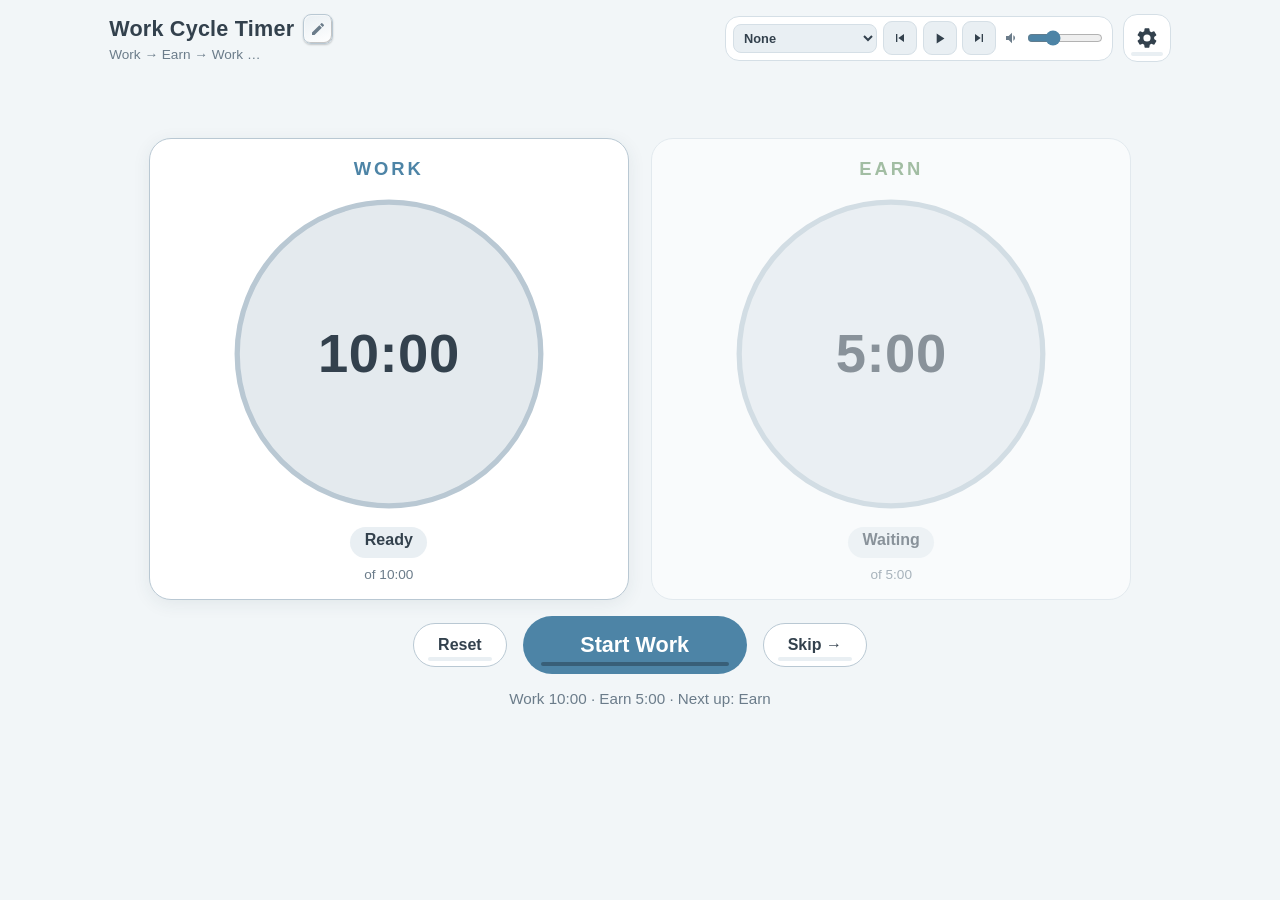
==== timer.html @ de0228f6 "Restructure site: chooser home, Tools/Resources hubs, six hosted staff training pages, compacted" ====
<!DOCTYPE html>
<html lang="en">
<head>
  <meta charset="UTF-8">
  <meta name="viewport" content="width=device-width, initial-scale=1.0">
  <title>Work Cycle Timer</title>
  <link rel="stylesheet" href="styles.css">
</head>
<body data-theme="calm" data-current="work">

  <!-- Background sensory media layer -->
  <div class="bg-layer" aria-hidden="true">
    <video id="bgVideo" class="bg-video" muted loop playsinline preload="auto"></video>
    <canvas id="animCanvas" class="anim-canvas"></canvas>
  </div>
  <div id="flashOverlay" class="flash-overlay" aria-hidden="true"></div>

  <div class="app">

    <header class="app-header">
      <div class="brand">
        <div class="title-row">
          <h1 id="appTitle">Work Cycle Timer</h1>
          <input id="titleInput" class="title-input" type="text" maxlength="60"
                 size="18" value="Work Cycle Timer" aria-label="Timer title" hidden>
          <button id="editTitleBtn" class="edit-title-btn" type="button"
                  title="Edit the timer title" aria-label="Edit the timer title">
            <svg viewBox="0 0 24 24" width="16" height="16" fill="currentColor" aria-hidden="true">
              <path d="M3 17.25V21h3.75L17.81 9.94l-3.75-3.75L3 17.25zM20.71 7.04a1 1 0 0 0 0-1.41l-2.34-2.34a1 1 0 0 0-1.41 0l-1.83 1.83 3.75 3.75 1.83-1.83z"/>
            </svg>
          </button>
        </div>
        <p class="tagline">Work &rarr; Earn &rarr; Work &hellip;</p>
      </div>
      <div class="header-tools">
        <div class="media-controls" role="group" aria-label="Music controls">
          <select id="trackSelect" class="track-select" aria-label="Choose a track" title="Pick a track">
            <option value="">None</option>
          </select>
          <button id="prevTrackBtn" class="tool-btn" type="button"
                  title="Hold for 1 second for the previous track" aria-label="Previous track">
            <svg viewBox="0 0 24 24" width="16" height="16" fill="currentColor" aria-hidden="true">
              <path d="M6 6h2v12H6zm3.5 6L18 18V6z"/>
            </svg>
            <span class="hold-track" aria-hidden="true"><span class="hold-fill"></span></span>
          </button>
          <button id="playPauseBtn" class="tool-btn" type="button"
                  title="Hold for 1 second to play" aria-label="Play music">
            <svg id="playIcon" viewBox="0 0 24 24" width="17" height="17" fill="currentColor" aria-hidden="true">
              <path d="M8 5v14l11-7z"/>
            </svg>
            <svg id="pauseIcon" viewBox="0 0 24 24" width="17" height="17" fill="currentColor" aria-hidden="true" style="display:none">
              <path d="M6 19h4V5H6v14zm8-14v14h4V5h-4z"/>
            </svg>
            <span class="hold-track" aria-hidden="true"><span class="hold-fill"></span></span>
          </button>
          <button id="nextTrackBtn" class="tool-btn" type="button"
                  title="Hold for 1 second for the next track" aria-label="Next track">
            <svg viewBox="0 0 24 24" width="16" height="16" fill="currentColor" aria-hidden="true">
              <path d="M6 18l8.5-6L6 6v12zM16 6v12h2V6h-2z"/>
            </svg>
            <span class="hold-track" aria-hidden="true"><span class="hold-fill"></span></span>
          </button>
          <label class="media-vol" title="Music volume">
            <svg viewBox="0 0 24 24" width="16" height="16" fill="currentColor" aria-hidden="true">
              <path d="M3 9v6h4l5 5V4L7 9H3zm13.5 3c0-1.77-1.02-3.29-2.5-4.03v8.05c1.48-.73 2.5-2.25 2.5-4.02z"/>
            </svg>
            <input type="range" id="mediaVol" min="0" max="100" step="5" aria-label="Music volume">
          </label>
        </div>
        <button id="gearBtn" class="gear-btn" title="Hold for 3 seconds to open settings"
                aria-label="Hold for 3 seconds to open settings">
          <svg viewBox="0 0 24 24" width="24" height="24" fill="currentColor" aria-hidden="true">
            <path d="M19.14 12.94a7.07 7.07 0 0 0 .06-.94 7.07 7.07 0 0 0-.06-.94l2.03-1.58a.5.5 0 0 0 .12-.64l-1.92-3.32a.5.5 0 0 0-.61-.22l-2.39.96a7.2 7.2 0 0 0-1.62-.94l-.36-2.54a.5.5 0 0 0-.5-.42h-3.84a.5.5 0 0 0-.5.42l-.36 2.54c-.58.24-1.12.55-1.62.94l-2.39-.96a.5.5 0 0 0-.61.22L2.65 8.84a.5.5 0 0 0 .12.64l2.03 1.58a7.07 7.07 0 0 0 0 1.88l-2.03 1.58a.5.5 0 0 0-.12.64l1.92 3.32c.13.22.39.31.61.22l2.39-.96c.5.39 1.04.7 1.62.94l.36 2.54c.04.24.25.42.5.42h3.84c.25 0 .46-.18.5-.42l.36-2.54a7.2 7.2 0 0 0 1.62-.94l2.39.96c.22.09.48 0 .61-.22l1.92-3.32a.5.5 0 0 0-.12-.64l-2.03-1.58zM12 15.6A3.6 3.6 0 1 1 12 8.4a3.6 3.6 0 0 1 0 7.2z"/>
          </svg>
          <span class="hold-track" aria-hidden="true"><span class="hold-fill"></span></span>
        </button>
      </div>
    </header>

    <div id="banner" class="banner" role="status" aria-live="polite"></div>

    <section class="timers" aria-label="Cycle timers">

      <div class="timer-card is-active" data-mode="work">
        <div class="timer-name">Work</div>
        <div class="cycle-badge" id="cycleBadge" hidden>
          <span class="cycle-pips" id="cyclePips" aria-hidden="true"></span>
          <span id="cycleText">Cycle 1 of 3</span>
        </div>
        <div class="dial-wrap">
          <svg class="dial-svg" viewBox="0 0 100 100" aria-hidden="true">
            <circle class="dial-track" cx="50" cy="50" r="46"></circle>
            <path class="dial-wedge" d=""></path>
            <circle class="dial-rim" cx="50" cy="50" r="46"></circle>
          </svg>
          <div class="dial-center">
            <div class="time-display">10:00</div>
          </div>
        </div>
        <div class="timer-status">Ready</div>
        <div class="timer-total">of 10:00</div>
      </div>

      <div class="timer-card" data-mode="earn">
        <div class="timer-name">Earn</div>
        <div class="dial-wrap">
          <svg class="dial-svg" viewBox="0 0 100 100" aria-hidden="true">
            <circle class="dial-track" cx="50" cy="50" r="46"></circle>
            <path class="dial-wedge" d=""></path>
            <circle class="dial-rim" cx="50" cy="50" r="46"></circle>
          </svg>
          <div class="dial-center">
            <div class="time-display">5:00</div>
          </div>
        </div>
        <div class="timer-status">Waiting</div>
        <div class="timer-total">of 5:00</div>
      </div>

    </section>

    <div class="controls">
      <button id="resetBtn" class="ghost-btn" type="button" title="Hold for 1 second">Reset
        <span class="hold-track" aria-hidden="true"><span class="hold-fill"></span></span></button>
      <button id="mainBtn" class="main-btn" type="button" title="Hold for 1 second"><span id="mainLabel">Start Work</span>
        <span class="hold-track" aria-hidden="true"><span class="hold-fill"></span></span></button>
      <button id="skipBtn" class="ghost-btn" type="button" title="Hold for 1 second">Skip &rarr;
        <span class="hold-track" aria-hidden="true"><span class="hold-fill"></span></span></button>
    </div>

    <p id="cycleLine" class="cycle-line">Work 10:00 &middot; Earn 5:00 &middot; Next up: Earn</p>

  </div>

  <!-- Settings (hold the gear for 3 seconds to open) -->
  <div id="settingsModal" class="modal-backdrop" hidden>
    <div class="settings-panel" role="dialog" aria-modal="true" aria-labelledby="settingsTitle">
      <nav class="settings-side" role="tablist" aria-label="Settings groups">
        <button class="side-btn active" type="button" role="tab" aria-selected="true" data-tab="timers">Timers</button>
        <button class="side-btn" type="button" role="tab" aria-selected="false" data-tab="alerts">Alerts</button>
        <button class="side-btn" type="button" role="tab" aria-selected="false" data-tab="display">Display</button>
        <button class="side-btn" type="button" role="tab" aria-selected="false" data-tab="media">Media</button>
        <button class="side-btn" type="button" role="tab" aria-selected="false" data-tab="ideas">Ideas</button>
      </nav>

      <div class="settings-main">
      <div class="settings-head">
        <div class="head-row">
          <h2 id="settingsTitle">Settings</h2>
          <button id="closeSettings" class="icon-btn" type="button" aria-label="Close settings">&#10005;</button>
        </div>
      </div>

      <div class="settings-body">

        <div class="tab-panel active" data-tab="timers" role="tabpanel">
        <section>
          <h3>Cycle lengths</h3>
          <div class="row">
            <label for="workMin">Work length</label>
            <span class="time-inputs">
              <input type="number" id="workMin" min="0" max="180" step="1"> min
              <input type="number" id="workSec" min="0" max="59" step="1"> sec
            </span>
          </div>
          <div class="row">
            <label for="earnMin">Earn length</label>
            <span class="time-inputs">
              <input type="number" id="earnMin" min="0" max="180" step="1"> min
              <input type="number" id="earnSec" min="0" max="59" step="1"> sec
            </span>
          </div>
          <p class="hint">Default is 10 minutes work / 5 minutes earn. Changes apply right away when the timer is not running.</p>
        </section>

        <section>
          <h3>Work cycles per earn</h3>
          <div class="row">
            <label for="cyclesVal">Work cycles before Earn</label>
            <span class="stepper" role="group" aria-label="Work cycles before Earn">
              <button type="button" class="step-btn" id="cyclesDown"
                      aria-label="One fewer work cycle">&minus;</button>
              <output id="cyclesVal" class="step-val" aria-live="polite">1</output>
              <button type="button" class="step-btn" id="cyclesUp"
                      aria-label="One more work cycle">+</button>
              <span id="cyclesNote" class="step-note">work, earn, work, earn&hellip;</span>
            </span>
          </div>
          <p class="hint">How many work cycles must finish before the Earn cycle starts. The count
            restarts after each Earn, when you change this setting, and when you press Reset;
            Skip advances to the next cycle in the sequence.</p>
        </section>

        <section>
          <h3>When time is up</h3>
          <div class="row">
            <label for="endBehavior">Then</label>
            <select id="endBehavior">
              <option value="pause">Pause &mdash; wait for Start (default)</option>
              <option value="auto">Switch to the other timer automatically</option>
              <option value="auto10">Switch automatically after 10 seconds</option>
            </select>
          </div>
        </section>

        <section>
          <h3>Transition warnings</h3>
          <div class="row">
            <label class="check-label" for="warningsOn">
              <input type="checkbox" id="warningsOn"> Show gentle warnings before time is up
            </label>
          </div>
          <div class="row checks">
            <label class="check-label" for="warn120"><input type="checkbox" id="warn120"> 2 minutes left</label>
            <label class="check-label" for="warn60"><input type="checkbox" id="warn60"> 1 minute left</label>
            <label class="check-label" for="warn30"><input type="checkbox" id="warn30"> 30 seconds left</label>
          </div>
          <p class="hint">Warnings show a soft banner and, if sound is on, a quiet chime.</p>
        </section>
        </div>

        <div class="tab-panel" data-tab="alerts" role="tabpanel" hidden>
        <section>
          <h3>Sound</h3>
          <div class="row">
            <label class="check-label" for="soundOn"><input type="checkbox" id="soundOn"> Sound alerts</label>
          </div>
          <div class="row">
            <label for="soundType">Sound</label>
            <select id="soundType">
              <option value="chime">Soft chime</option>
              <option value="bell">Gentle bell</option>
              <option value="ping">Single ping</option>
            </select>
          </div>
          <div class="row">
            <label for="soundVol">Volume</label>
            <span class="range-wrap">
              <input type="range" id="soundVol" min="0" max="100" step="5">
              <span id="soundVolVal" class="range-val">50%</span>
              <button id="testSound" class="mini-btn" type="button">Test</button>
            </span>
          </div>
          <p class="hint">Sounds are gentle and optional &mdash; the timer works fully in silence.</p>
        </section>

        <section>
          <h3>Screen flash</h3>
          <div class="row">
            <label class="check-label" for="flashOn"><input type="checkbox" id="flashOn"> Soft screen pulse when time is up</label>
          </div>
          <p class="hint">A slow, gentle pulse &mdash; not a hard blink. Turn off for light sensitivity.</p>
        </section>
        </div>

        <div class="tab-panel" data-tab="display" role="tabpanel" hidden>
        <section>
          <h3>Display</h3>
          <div class="row">
            <label class="check-label" for="largeText"><input type="checkbox" id="largeText"> Large text / big display</label>
          </div>
          <div class="row">
            <span class="field-label" id="themeLbl">Color theme</span>
            <p class="hint">Click a palette — it applies right away and is saved
              with your settings. The little squares show the page background,
              card, text and the two dial colors.</p>
          </div>
          <div id="themeList" class="theme-list" role="group" aria-labelledby="themeLbl"></div>
          <div class="row">
            <label for="layout">Timer layout</label>
            <select id="layout">
              <option value="side">Side by side (default)</option>
              <option value="single">One timer at a time</option>
            </select>
          </div>
        </section>
        </div>

        <div class="tab-panel" data-tab="media" role="tabpanel" hidden>
        <section>
          <h3>Sensory animation (built in)</h3>
          <div class="row">
            <label for="animSelect">Animation</label>
            <select id="animSelect">
              <option value="none">None</option>
              <option value="bubbles">Floating bubbles</option>
              <option value="glow">Drifting soft glow</option>
              <option value="waves">Slow waves</option>
              <option value="rain">Gentle rain</option>
            </select>
          </div>
          <div class="row">
            <label for="animReact">Animation reactivity</label>
            <select id="animReact">
              <option value="off">Off &mdash; plain drifting</option>
              <option value="gentle">Gentle (default)</option>
              <option value="noticeable">Noticeable &mdash; livelier</option>
            </select>
          </div>
          <div class="row">
            <label for="animOpacity">Animation opacity</label>
            <span class="range-wrap">
              <input type="range" id="animOpacity" min="0" max="100" step="5">
              <span id="animOpacityVal" class="range-val">50%</span>
            </span>
          </div>
          <p class="hint">Calming animations built into the app &mdash; no video files needed. They run
            softly behind the timers and work together with background music. Reactivity adds gentle
            physics: bubbles bump into each other and sometimes pop, waves swell, sharpen and crash
            into drifting foam &mdash; <b>Off</b> keeps them drifting plainly.</p>
        </section>

        <section>
          <h3>Background media</h3>
          <div class="row">
            <label for="videoSelect">Sensory video</label>
            <select id="videoSelect"><option value="">None</option></select>
          </div>
          <div class="row">
            <label for="videoOpacity">Video opacity</label>
            <span class="range-wrap">
              <input type="range" id="videoOpacity" min="0" max="60" step="5">
              <span id="videoOpacityVal" class="range-val">25%</span>
            </span>
          </div>
          <div class="row">
            <label for="videoFile">Add video (this session)</label>
            <input type="file" id="videoFile" accept="video/*" multiple>
          </div>
          <div class="row">
            <label for="musicSelect">Background music</label>
            <select id="musicSelect"><option value="">None</option></select>
          </div>
          <div class="row">
            <label for="musicVol">Music volume</label>
            <span class="range-wrap">
              <input type="range" id="musicVol" min="0" max="100" step="5">
              <span id="musicVolVal" class="range-val">30%</span>
            </span>
          </div>
          <p class="hint">Videos last until the page is closed. Music you add is remembered — see the
            playlist below. To ship tracks with the app, drop files into the <b>media</b> folder and
            list them in <b>media/playlist.js</b> (see README).</p>
        </section>

        <section>
          <h3>Music playlist</h3>
          <div class="row">
            <label for="musicFile">Add music files</label>
            <input type="file" id="musicFile" accept="audio/*" multiple>
          </div>
          <div class="row pl-actions">
            <button id="plShuffle" class="ghost-btn" type="button">Shuffle</button>
            <button id="plRepeat" class="ghost-btn" type="button">Repeat: Off</button>
            <button id="plRestore" class="ghost-btn" type="button">Restore removed</button>
          </div>
          <div id="playlist" class="pl-list" role="list" aria-label="Music playlist"></div>
          <p class="hint">Every track — built-in and added — plays in this order. Drag the dotted
            handle to reorder (or focus it and press &uarr; / &darr;), click a name to jump to it,
            and use <b>&times;</b> to remove a track. Removed built-ins come back with
            <b>Restore removed</b>. Order, repeat mode and added files are saved with the rest of
            your settings.</p>
        </section>
        </div>

        <div class="tab-panel" data-tab="ideas" role="tabpanel" hidden>
        <section>
          <h3>The Ideas Engine</h3>
          <div class="row">
            <label for="suggestBtn">Idea box</label>
            <button id="suggestBtn" class="save-btn" type="button">Open The Ideas Engine</button>
          </div>
          <p id="suggestHint" class="hint"></p>
        </section>
        </div>

      </div>
      <div class="settings-foot">
        <button id="doneSettings" class="save-btn" type="button">Done</button>
        <button id="resetSettings" class="ghost-btn" type="button">Reset all settings to defaults</button>
        <button id="suggestTab" class="ghost-btn foot-link" type="button">Suggest a feature</button>
      </div>
      </div>
    </div>
  </div>

  <!-- Easter egg: hidden Windows logo — click the title 5 times to reveal -->
  <button id="winLogo" class="win-logo" type="button" aria-label="Windows logo">
    <svg viewBox="0 0 100 100" aria-hidden="true">
      <path fill="#f25022" d="M7 21 Q27 13 47 17 L47 48 Q27 45 7 53 Z"/>
      <path fill="#7fba00" d="M53 17 Q74 13 93 8 L93 40 Q74 44 53 48 Z"/>
      <path fill="#00a4ef" d="M7 57 Q27 54 47 57 L47 88 Q27 86 7 93 Z"/>
      <path fill="#ffb900" d="M53 57 Q74 61 93 64 L93 96 Q74 92 53 88 Z"/>
    </svg>
  </button>

  <!-- Easter egg scene: cute Windows XP "Bliss" hills -->
  <div id="xpScene" class="xp-scene" hidden>
    <div class="xp-sky"></div>
    <div class="xp-cloud xp-cloud-1"></div>
    <div class="xp-cloud xp-cloud-2"></div>
    <div class="xp-cloud xp-cloud-3"></div>
    <div class="xp-hill xp-hill-back"></div>
    <div class="xp-hill xp-hill-front"></div>
    <p class="xp-hint">Click anywhere to go back</p>
  </div>

  <audio id="bgMusic" preload="none"></audio>

  <script src="media/playlist.js"></script>
  <script src="app.js"></script>
</body>
</html>
---- styles.css ----
/* ============================================================
   Work Cycle Timer — styles
   Themes are CSS variable sets on body[data-theme]
   ============================================================ */

* { box-sizing: border-box; }

html {
  font-size: 16px;
}
html.large-text {
  font-size: 19px;
}

html, body {
  height: 100%;
  margin: 0;
}

body {
  font-family: -apple-system, "Segoe UI", Roboto, Helvetica, Arial, sans-serif;
  background: var(--bg);
  color: var(--text);
  display: flex;
  flex-direction: column;
  min-height: 100vh;
  overflow-x: hidden;
  transition: background-color .35s ease, color .35s ease;
}

/* ---------- Themes ---------- */

body[data-theme="calm"] {
  --bg: #f2f6f8;
  --surface: #ffffff;
  --surface-2: #e9eff3;
  --text: #33414d;
  --text-dim: #6b7c8a;
  --border: #d5dfe6;
  --border-strong: #b9c8d3;
  --work: #4d84a6;
  --earn: #628f5d;
  --on-accent: #ffffff;
  --accent: #4d84a6;
  --warn-bg: #fdf3dd;
  --warn-text: #7a5c1e;
  --warn-border: #eeddb3;
  --track: #e4eaee;
  --shadow: 0 4px 18px rgba(40, 60, 80, .08);
}

body[data-theme="low"] {
  --bg: #eef1f3;
  --surface: #f6f8f9;
  --surface-2: #eaedef;
  --text: #5b6570;
  --text-dim: #838d97;
  --border: #e2e6e9;
  --border-strong: #d3d9dd;
  --work: #94b4c3;
  --earn: #a9c5a5;
  --on-accent: #ffffff;
  --accent: #94b4c3;
  --warn-bg: #f4efe3;
  --warn-text: #8a8172;
  --warn-border: #e8e0cf;
  --track: #e7eaed;
  --shadow: 0 3px 12px rgba(40, 60, 80, .05);
}

body[data-theme="high"] {
  --bg: #000000;
  --surface: #0b0d10;
  --surface-2: #16191e;
  --text: #ffffff;
  --text-dim: #d0d6dc;
  --border: #ffffff;
  --border-strong: #ffffff;
  --work: #56e0ff;
  --earn: #b7ff5e;
  --on-accent: #000000;
  --accent: #56e0ff;
  --warn-bg: #2a2105;
  --warn-text: #ffe066;
  --warn-border: #ffe066;
  --track: #26292e;
  --shadow: 0 0 0 2px #ffffff;
}

body[data-theme="dark"] {
  --bg: #151a20;
  --surface: #1e242b;
  --surface-2: #252c34;
  --text: #e7edf2;
  --text-dim: #9aa7b3;
  --border: #323b45;
  --border-strong: #46525e;
  --work: #6fa9c7;
  --earn: #8fbf88;
  --on-accent: #0d1117;
  --accent: #6fa9c7;
  --warn-bg: #3a3320;
  --warn-text: #f0dca6;
  --warn-border: #5c5030;
  --track: #2a323b;
  --shadow: 0 4px 18px rgba(0, 0, 0, .35);
}

body[data-theme="lavender"] {
  --bg: #f5f3fb;
  --surface: #ffffff;
  --surface-2: #ece8f7;
  --text: #3d3a52;
  --text-dim: #75708f;
  --border: #ddd7ef;
  --border-strong: #c5bce6;
  --work: #7a6fc0;
  --earn: #6a9a76;
  --on-accent: #ffffff;
  --accent: #7a6fc0;
  --warn-bg: #fdf3dd;
  --warn-text: #7a5c1e;
  --warn-border: #eeddb3;
  --track: #e8e3f4;
  --shadow: 0 4px 18px rgba(70, 55, 110, .08);
}

body[data-theme="mint"] {
  --bg: #eef8f3;
  --surface: #ffffff;
  --surface-2: #e0f0e8;
  --text: #2f4640;
  --text-dim: #648076;
  --border: #cfe6dc;
  --border-strong: #aed2c3;
  --work: #35837e;
  --earn: #6f9a58;
  --on-accent: #ffffff;
  --accent: #35837e;
  --warn-bg: #fdf3dd;
  --warn-text: #7a5c1e;
  --warn-border: #eeddb3;
  --track: #dcefe6;
  --shadow: 0 4px 18px rgba(40, 80, 65, .08);
}

body[data-theme="peach"] {
  --bg: #fdf6ef;
  --surface: #fffdfb;
  --surface-2: #f9ece0;
  --text: #4d3f34;
  --text-dim: #8a7566;
  --border: #f0e0d0;
  --border-strong: #e0c9b4;
  --work: #c26a3c;
  --earn: #7a9a5a;
  --on-accent: #ffffff;
  --accent: #c26a3c;
  --warn-bg: #fdf3dd;
  --warn-text: #7a5c1e;
  --warn-border: #eeddb3;
  --track: #f5e8db;
  --shadow: 0 4px 18px rgba(110, 70, 40, .08);
}

body[data-theme="rose"] {
  --bg: #fdf4f6;
  --surface: #ffffff;
  --surface-2: #f9e7ec;
  --text: #4f3540;
  --text-dim: #8c6b78;
  --border: #f2dae1;
  --border-strong: #e4c2cd;
  --work: #c25f7e;
  --earn: #6f9466;
  --on-accent: #ffffff;
  --accent: #c25f7e;
  --warn-bg: #fdf3dd;
  --warn-text: #7a5c1e;
  --warn-border: #eeddb3;
  --track: #f6e6ea;
  --shadow: 0 4px 18px rgba(120, 50, 70, .08);
}

body[data-theme="ocean"] {
  --bg: #eef8fa;
  --surface: #ffffff;
  --surface-2: #dff0f4;
  --text: #2c4750;
  --text-dim: #5f7f89;
  --border: #cfe6eb;
  --border-strong: #aed3dc;
  --work: #2f87a3;
  --earn: #5f9a6a;
  --on-accent: #ffffff;
  --accent: #2f87a3;
  --warn-bg: #fdf3dd;
  --warn-text: #7a5c1e;
  --warn-border: #eeddb3;
  --track: #dceef2;
  --shadow: 0 4px 18px rgba(30, 80, 95, .08);
}

body[data-theme="midnight"] {
  --bg: #0a0f1e;
  --surface: #121a30;
  --surface-2: #1a2440;
  --text: #e3e9f7;
  --text-dim: #9aa6c4;
  --border: #2c3a5e;
  --border-strong: #415480;
  --work: #6fa8ff;
  --earn: #67d6a5;
  --on-accent: #060a14;
  --accent: #6fa8ff;
  --warn-bg: #1c2745;
  --warn-text: #a9c6f5;
  --warn-border: #3d5585;
  --track: #1e2944;
  --shadow: 0 4px 18px rgba(0, 0, 0, .45);
}

body[data-theme="warm"] {
  --bg: #211a14;
  --surface: #2b221a;
  --surface-2: #352a20;
  --text: #f0e6da;
  --text-dim: #b3a291;
  --border: #4a3c2e;
  --border-strong: #63513e;
  --work: #d9a05f;
  --earn: #93b877;
  --on-accent: #241a10;
  --accent: #d9a05f;
  --warn-bg: #3a3020;
  --warn-text: #f0dca6;
  --warn-border: #5c4c2e;
  --track: #3a2f24;
  --shadow: 0 4px 18px rgba(0, 0, 0, .4);
}

/* ---------- Background media ---------- */

.bg-layer {
  position: fixed;
  inset: 0;
  z-index: 0;
  pointer-events: none;
  overflow: hidden;
}

.bg-video {
  width: 100%;
  height: 100%;
  object-fit: cover;
  opacity: .25;
}

.anim-canvas {
  position: absolute;
  inset: 0;
  width: 100%;
  height: 100%;
  opacity: .5;
  pointer-events: none;
}

.flash-overlay {
  position: fixed;
  inset: 0;
  z-index: 50;
  background: #ffffff;
  opacity: 0;
  pointer-events: none;
}

body.flash-enabled.flash-active .flash-overlay {
  animation: softFlash 1.1s ease-in-out 2;
}

@keyframes softFlash {
  0%, 100% { opacity: 0; }
  50%      { opacity: .28; }
}

/* ---------- App shell ---------- */

.app {
  position: relative;
  z-index: 1;
  flex: 1;
  display: flex;
  flex-direction: column;
  gap: 1rem;
  width: min(1100px, 100%);
  margin: 0 auto;
  padding: .9rem 1.2rem 1.4rem;
}

.app-header {
  display: flex;
  align-items: flex-start;
  justify-content: space-between;
  gap: 1rem;
}

.brand h1 {
  margin: 0;
  font-size: 1.35rem;
  font-weight: 800;
  letter-spacing: .01em;
}

.tagline {
  margin: .15rem 0 0;
  font-size: .85rem;
  color: var(--text-dim);
}

/* ---------- Editable title (embossed pencil) ---------- */

.title-row {
  display: flex;
  align-items: center;
  gap: .55rem;
}

/* Pencil button: embossed — lit top-left edge, shaded bottom-right,
   soft drop shadow, so it looks stamped out of the panel. */
.edit-title-btn {
  flex: none;
  width: 30px;
  height: 30px;
  display: grid;
  place-items: center;
  padding: 0;
  border-radius: 8px;
  border: 1px solid var(--border-strong);
  background: linear-gradient(160deg, var(--surface-2), var(--surface));
  color: var(--text-dim);
  cursor: pointer;
  box-shadow:
    inset 1px 1px 0 rgba(255, 255, 255, .38),
    inset -1px -1px 0 rgba(0, 0, 0, .22),
    0 1px 2px rgba(0, 0, 0, .20);
}

.edit-title-btn:hover {
  color: var(--accent);
  border-color: var(--accent);
}

.edit-title-btn:active {
  transform: translateY(1px);
  box-shadow:
    inset 1px 2px 3px rgba(0, 0, 0, .28),
    inset -1px -1px 0 rgba(255, 255, 255, .18);
}

.edit-title-btn:focus-visible {
  outline: 2px solid var(--accent);
  outline-offset: 2px;
}

.title-input {
  box-sizing: border-box;
  font: inherit;
  font-size: 1.35rem;
  font-weight: 800;
  letter-spacing: .01em;
  color: var(--text);
  background: var(--surface-2);
  border: 1.5px solid var(--accent);
  border-radius: 8px;
  padding: .1rem .45rem;
  max-width: min(70vw, 420px);
  box-shadow: inset 0 2px 4px rgba(0, 0, 0, .18);
}

.title-input:focus { outline: none; }

/* ---------- Hold-to-activate (all kid-safe buttons) ----------
   Each holdable button sets --hold-dur (3s gear, 1.5s the rest);
   the .holding class runs the fill for that long.             */

.gear-btn {
  --hold-dur: 3s;
  position: relative;
  flex: none;
  width: 48px;
  height: 48px;
  display: grid;
  place-items: center;
  border-radius: 14px;
  border: 1.5px solid var(--border);
  background: var(--surface);
  color: var(--text);
  cursor: pointer;
  touch-action: none;
  user-select: none;
  -webkit-user-select: none;
}

.gear-btn:hover { border-color: var(--border-strong); }
.gear-btn.holding { border-color: var(--accent); color: var(--accent); }

.hold-track {
  position: absolute;
  left: 7px;
  right: 7px;
  bottom: 5px;
  height: 4px;
  border-radius: 2px;
  background: var(--surface-2);
  overflow: hidden;
}

.hold-fill {
  display: block;
  height: 100%;
  width: 0;
  background: var(--accent);
}

.holding .hold-fill {
  animation: holdFill var(--hold-dur, 3s) linear forwards;
}

@keyframes holdFill {
  from { width: 0; }
  to   { width: 100%; }
}

/* ---------- Header tools (media bar + gear) ---------- */

.header-tools {
  display: flex;
  align-items: center;
  gap: .6rem;
  margin-left: auto;
  flex: none;
}

.media-controls {
  display: flex;
  align-items: center;
  gap: .35rem;
  padding: .3rem .45rem;
  border-radius: 14px;
  border: 1.5px solid var(--border);
  background: var(--surface);
}

.tool-btn {
  --hold-dur: 1s;
  position: relative;
  overflow: hidden;
  width: 34px;
  height: 34px;
  display: grid;
  place-items: center;
  padding: 0;
  border-radius: 9px;
  border: 1.5px solid var(--border);
  background: var(--surface-2);
  color: var(--text);
  cursor: pointer;
  touch-action: none;
  user-select: none;
  -webkit-user-select: none;
}

.tool-btn:hover { border-color: var(--border-strong); }
.tool-btn.holding { border-color: var(--accent); color: var(--accent); }

.tool-btn:focus-visible,
.gear-btn:focus-visible {
  outline: 2px solid var(--accent);
  outline-offset: 2px;
}

/* Smaller buttons need a shorter track inset */
.tool-btn .hold-track {
  left: 4px;
  right: 4px;
  bottom: 3px;
  height: 3px;
}

.media-vol {
  display: flex;
  align-items: center;
  gap: .3rem;
  padding-left: .15rem;
  color: var(--text-dim);
}

/* Track dropdown in the header media bar */
.track-select {
  width: 9rem;
  max-width: 34vw;
  font: inherit;
  font-size: .8rem;
  font-weight: 600;
  padding: .3rem .35rem;
  border-radius: 8px;
  border: 1.5px solid var(--border);
  background: var(--surface-2);
  color: var(--text);
  cursor: pointer;
}

.track-select:hover { border-color: var(--border-strong); }

#mediaVol {
  width: 76px;
  accent-color: var(--accent);
  cursor: pointer;
}

@media (max-width: 760px) {
  .app-header { flex-wrap: wrap; }
  #mediaVol { width: 60px; }
  .track-select { width: 6.5rem; }
}

/* ---------- Banner ---------- */

.banner {
  min-height: 2.7rem;
  display: flex;
  align-items: center;
  justify-content: center;
  text-align: center;
  padding: .55rem 1rem;
  border-radius: 14px;
  border: 1.5px solid var(--warn-border);
  background: var(--warn-bg);
  color: var(--warn-text);
  font-size: 1.15rem;
  font-weight: 700;
  opacity: 0;
  transition: opacity .45s ease;
}

.banner.show { opacity: 1; }

/* ---------- Timers ---------- */

.timers {
  display: flex;
  gap: 1.4rem;
  justify-content: center;
  align-items: stretch;
}

.timer-card {
  flex: 1 1 0;
  max-width: 480px;
  background: var(--surface);
  border: 1.5px solid var(--border);
  border-radius: 22px;
  padding: 1.2rem 1.2rem 1.1rem;
  display: flex;
  flex-direction: column;
  align-items: center;
  gap: .55rem;
  opacity: .55;
  transition: opacity .4s ease, border-color .4s ease, box-shadow .4s ease;
}

.timer-card.is-active {
  opacity: 1;
  border-color: var(--border-strong);
  box-shadow: var(--shadow);
}

.timer-name {
  font-size: 1.15rem;
  font-weight: 800;
  letter-spacing: .16em;
  text-transform: uppercase;
}

.timer-card[data-mode="work"] .timer-name { color: var(--work); }
.timer-card[data-mode="earn"] .timer-name { color: var(--earn); }

/* "Cycle 2 of 3" progress badge — only on the Work card, only when
   more than one work cycle is set. Filled pips = cycles done,
   bright pip = the one running now, hollow = still to come. */
.cycle-badge {
  display: inline-flex;
  align-items: center;
  gap: .5rem;
  padding: .2rem .65rem;
  border-radius: 999px;
  border: 1.5px solid var(--border-strong);
  background: var(--surface-2);
  font-size: .85rem;
  font-weight: 800;
  letter-spacing: .02em;
}

.cycle-badge[hidden] { display: none; }

.cycle-pips {
  display: inline-flex;
  align-items: center;
  gap: .3rem;
}

.pip {
  width: .55rem;
  height: .55rem;
  border-radius: 50%;
  border: 1.5px solid var(--border-strong);
  background: transparent;
}

.pip.done {
  background: var(--work);
  border-color: var(--work);
  opacity: .45;
}

.pip.now {
  background: var(--work);
  border-color: var(--work);
}

.dial-wrap {
  position: relative;
  width: min(42vw, 42vh, 330px);
  aspect-ratio: 1 / 1;
}

.dial-svg {
  width: 100%;
  height: 100%;
  display: block;
}

.dial-track {
  fill: var(--track);
}

.timer-card[data-mode="work"] .dial-wedge { fill: var(--work); }
.timer-card[data-mode="earn"] .dial-wedge { fill: var(--earn); }

.dial-rim {
  fill: none;
  stroke: var(--border-strong);
  stroke-width: 1.6;
}

.dial-center {
  position: absolute;
  inset: 0;
  display: grid;
  place-items: center;
  pointer-events: none;
}

.time-display {
  font-size: clamp(2rem, 5.5vw, 3.4rem);
  font-weight: 800;
  font-variant-numeric: tabular-nums;
  letter-spacing: .01em;
  color: var(--text);
}

html.large-text .time-display {
  font-size: clamp(2.6rem, 7vw, 4.4rem);
}

.timer-status {
  font-size: 1rem;
  font-weight: 700;
  color: var(--text);
  background: var(--surface-2);
  border-radius: 999px;
  padding: .25rem .9rem;
  min-height: 1.9rem;
}

.timer-total {
  font-size: .85rem;
  color: var(--text-dim);
  font-variant-numeric: tabular-nums;
}

/* ---------- One-timer-at-a-time layout ---------- */

body.layout-single .timer-card:not(.is-active) { display: none; }

body.layout-single .timers { justify-content: center; }

body.layout-single .timer-card { max-width: none; width: 100%; }

body.layout-single .dial-wrap {
  width: min(70vw, 55vh, 470px);
}

/* ---------- Controls ---------- */

.controls {
  display: flex;
  gap: 1rem;
  justify-content: center;
  align-items: center;
  flex-wrap: wrap;
}

.main-btn {
  --hold-dur: 1s;
  position: relative;
  overflow: hidden;
  min-width: 14rem;
  padding: 1rem 2.2rem;
  font-size: 1.35rem;
  font-weight: 800;
  border: none;
  border-radius: 999px;
  cursor: pointer;
  color: var(--on-accent);
  transition: transform .12s ease, background-color .35s ease, filter .2s ease;
  touch-action: none;
  user-select: none;
  -webkit-user-select: none;
}

/* Hold bar contrast on the colored Start button: dark track, light fill */
.main-btn .hold-track {
  left: 18px;
  right: 18px;
  bottom: 8px;
  background: rgba(0, 0, 0, .28);
}

.main-btn .hold-fill {
  background: rgba(255, 255, 255, .92);
}

body[data-current="work"] .main-btn { background: var(--work); }
body[data-current="earn"] .main-btn { background: var(--earn); }

.main-btn:hover { filter: brightness(1.06); }
.main-btn:active { transform: scale(.97); }

.ghost-btn {
  --hold-dur: 1s;
  position: relative;
  overflow: hidden;
  padding: .75rem 1.5rem;
  font-size: 1rem;
  font-weight: 700;
  border-radius: 999px;
  border: 1.5px solid var(--border-strong);
  background: var(--surface);
  color: var(--text);
  cursor: pointer;
  touch-action: none;
  user-select: none;
  -webkit-user-select: none;
}

.ghost-btn .hold-track {
  left: 14px;
  right: 14px;
  bottom: 5px;
}

.ghost-btn:hover { background: var(--surface-2); }
.ghost-btn:active { transform: scale(.97); }

.ghost-btn.wide { width: 100%; }

.cycle-line {
  margin: 0;
  text-align: center;
  font-size: .95rem;
  color: var(--text-dim);
  min-height: 1.4rem;
  font-variant-numeric: tabular-nums;
}

/* ---------- Settings modal ---------- */

.modal-backdrop {
  position: fixed;
  inset: 0;
  z-index: 60;
  background: rgba(0, 0, 0, .45);
  display: flex;
  align-items: center;
  justify-content: center;
  padding: 1rem;
}

.modal-backdrop[hidden] { display: none; }

.settings-panel {
  display: flex;
  width: min(860px, 100%);
  height: min(720px, calc(100vh - 2rem));
  overflow: hidden;
  background: var(--surface);
  color: var(--text);
  border: 1.5px solid var(--border-strong);
  border-radius: 18px;
  box-shadow: var(--shadow);
}

/* ---------- WordPress-style side navigation ---------- */

.settings-side {
  flex: none;
  width: 11.5rem;
  background: var(--surface-2);
  border-right: 1px solid var(--border);
  padding: 1.1rem .7rem;
  display: flex;
  flex-direction: column;
  gap: .3rem;
}

.side-btn {
  position: relative;
  display: block;
  width: 100%;
  text-align: left;
  padding: .62rem .8rem;
  font: inherit;
  font-size: 1rem;
  font-weight: 600;
  border: none;
  border-radius: 8px;
  background: transparent;
  color: var(--text-dim);
  cursor: pointer;
}

.side-btn:hover {
  background: var(--surface);
  color: var(--text);
}

.side-btn.active {
  background: var(--accent);
  color: var(--on-accent);
  font-weight: 700;
}

/* little pointer from the active item into the content area */
.side-btn.active::after {
  content: '';
  position: absolute;
  right: -.72rem;
  top: 50%;
  transform: translateY(-50%);
  border: .5rem solid transparent;
  border-left-color: var(--accent);
  z-index: 2;
}

.settings-main {
  flex: 1;
  min-width: 0;
  display: flex;
  flex-direction: column;
}

.settings-head {
  padding: 1.1rem 1.4rem .3rem;
  background: var(--surface);
}

.head-row {
  display: flex;
  align-items: center;
  justify-content: space-between;
}

.settings-head h2 {
  margin: 0;
  font-size: 1.45rem;
  font-weight: 800;
}

.settings-foot {
  display: flex;
  flex-wrap: wrap;
  gap: .8rem;
  align-items: center;
  padding: .8rem 1.4rem 1.1rem;
  background: var(--surface);
  border-top: 1px solid var(--border);
}

/* "Suggest a feature" shortcut sits apart from Done/Reset */
.settings-foot .foot-link { margin-left: auto; }

.save-btn {
  padding: .6rem 1.6rem;
  font: inherit;
  font-size: 1rem;
  font-weight: 700;
  border: none;
  border-radius: 8px;
  background: var(--accent);
  color: var(--on-accent);
  cursor: pointer;
  touch-action: manipulation;
}

.save-btn:hover { filter: brightness(1.06); }
.save-btn:active { transform: scale(.97); }
.save-btn:disabled {
  opacity: .45;
  cursor: default;
  filter: none;
}

.icon-btn {
  width: 40px;
  height: 40px;
  border-radius: 10px;
  border: 1.5px solid var(--border);
  background: var(--surface-2);
  color: var(--text);
  font-size: 1rem;
  cursor: pointer;
}

.settings-body {
  flex: 1;
  min-height: 0;
  overflow-y: auto;
  padding: .2rem 1.4rem 1.2rem;
}

/* WordPress-style rows: bold label left, field right, description under field */
.settings-body section {
  display: grid;
  grid-template-columns: minmax(8.5rem, 1fr) minmax(13rem, 1.7fr);
  column-gap: 1.3rem;
  row-gap: .25rem;
  align-items: center;
}

.settings-body section + section {
  border-top: 1px solid var(--border);
  margin-top: .7rem;
  padding-top: .6rem;
}

.settings-body h3 {
  grid-column: 1 / -1;
  margin: .5rem 0 .4rem;
  font-size: 1.2rem;
  font-weight: 800;
}

.row {
  display: contents;
}

.row > label,
.check-label,
.field-label {
  font-weight: 600;
  font-size: .95rem;
  display: inline-flex;
  align-items: center;
  gap: .5rem;
}

.row.checks {
  display: flex;
  grid-column: 1 / -1;
  justify-content: flex-start;
  gap: 1.4rem;
  padding: .2rem 0;
}

/* −/+ stepper (work cycles per earn) */
.stepper {
  display: inline-flex;
  align-items: center;
  gap: .55rem;
  flex-wrap: wrap;
}

.step-btn {
  width: 2.2rem;
  height: 2.2rem;
  display: grid;
  place-items: center;
  padding: 0;
  font-size: 1.3rem;
  font-weight: 800;
  line-height: 1;
  border-radius: 8px;
  border: 1.5px solid var(--border-strong);
  background: var(--surface-2);
  color: var(--text);
  cursor: pointer;
}

.step-btn:hover { border-color: var(--accent); color: var(--accent); }
.step-btn:active { transform: translateY(1px); }

.step-btn:disabled {
  opacity: .35;
  cursor: default;
}
.step-btn:disabled:hover {
  border-color: var(--border-strong);
  color: var(--text);
}

.step-val {
  min-width: 2.4rem;
  text-align: center;
  font-size: 1.45rem;
  font-weight: 800;
  font-variant-numeric: tabular-nums;
}

.step-note {
  font-size: .85rem;
  color: var(--text-dim);
}

.row > .check-label:only-child {
  grid-column: 1 / -1;
}

.row input[type="checkbox"] {
  width: 1.2rem;
  height: 1.2rem;
  accent-color: var(--accent);
  margin: 0;
}

.row select,
.row input[type="number"] {
  font: inherit;
  color: var(--text);
  background: var(--surface-2);
  border: 1.5px solid var(--border);
  border-radius: 9px;
  padding: .4rem .55rem;
}

.row select {
  flex: 1 1 12rem;
  min-width: 10rem;
}

.time-inputs {
  display: inline-flex;
  align-items: center;
  gap: .4rem;
  font-size: .9rem;
  color: var(--text-dim);
}

.time-inputs input[type="number"] {
  width: 4.4rem;
  text-align: center;
}

.range-wrap {
  display: inline-flex;
  align-items: center;
  gap: .6rem;
  flex: 1 1 12rem;
  justify-content: flex-end;
}

.range-wrap input[type="range"] {
  flex: 1;
  min-width: 7rem;
  accent-color: var(--accent);
}

.range-val {
  min-width: 3rem;
  text-align: right;
  font-variant-numeric: tabular-nums;
  font-size: .9rem;
  color: var(--text-dim);
}

.mini-btn {
  padding: .35rem .8rem;
  font: inherit;
  font-size: .85rem;
  font-weight: 700;
  border-radius: 8px;
  border: 1.5px solid var(--border-strong);
  background: var(--surface-2);
  color: var(--text);
  cursor: pointer;
}

.row input[type="file"] {
  font-size: .85rem;
  max-width: 14rem;
  color: var(--text-dim);
}

.hint {
  grid-column: 2;
  margin: .1rem 0 .3rem;
  font-size: .85rem;
  line-height: 1.45;
  color: var(--text-dim);
}

/* ---------- Music playlist (Settings → Media) ---------- */

.pl-list {
  grid-column: 1 / -1;
  display: flex;
  flex-direction: column;
  gap: .35rem;
  margin: .3rem 0 .35rem;
  padding: .5rem;
  max-height: 16rem;
  overflow-y: auto;
  border: 1px solid var(--border);
  border-radius: 10px;
  background: var(--surface-2);
}

.pl-empty {
  margin: .15rem .3rem;
  font-size: .85rem;
  line-height: 1.45;
  color: var(--text-dim);
}

.pl-row {
  display: grid;
  grid-template-columns: auto minmax(0, 1fr) auto;
  align-items: center;
  gap: .45rem;
  min-height: 2.4rem;
  padding: .25rem .45rem;
  border: 1px solid var(--border);
  border-radius: 8px;
  background: var(--surface);
}

.pl-row.is-current {
  border-color: var(--accent);
  box-shadow: inset 3px 0 0 var(--accent);
}

/* The current track gets a note glyph; a playing one turns into a ▶ */
.pl-row.is-current .pl-name::before {
  content: '\266A\00a0';
  color: var(--accent);
}
.pl-row.is-playing .pl-name::before { content: '\25B6\00a0'; }

.pl-row.dragging {
  position: relative;
  z-index: 2;
  opacity: .96;
  box-shadow: 0 6px 16px rgba(0, 0, 0, .3);
  cursor: grabbing;
}

.pl-grip {
  display: inline-flex;
  align-items: center;
  justify-content: center;
  width: 1.7rem;
  height: 1.9rem;
  padding: 0;
  border: none;
  border-radius: 6px;
  background: transparent;
  color: var(--text-dim);
  cursor: grab;
  touch-action: none;   /* dragging the grip never scrolls the panel */
}

.pl-grip:hover { background: var(--surface-2); color: var(--text); }
.pl-grip svg { fill: currentColor; pointer-events: none; }
.pl-grip:focus-visible { outline: 2px solid var(--accent); outline-offset: 1px; }

.pl-name {
  min-width: 0;
  padding: .3rem .4rem;
  border: none;
  border-radius: 6px;
  background: transparent;
  color: var(--text);
  font: inherit;
  font-size: .92rem;
  font-weight: 600;
  text-align: left;
  cursor: pointer;
  white-space: nowrap;
  overflow: hidden;
  text-overflow: ellipsis;
}

.pl-name:hover { background: var(--surface-2); }

.pl-del {
  width: 1.9rem;
  height: 1.9rem;
  padding: 0;
  border: 1px solid var(--border);
  border-radius: 6px;
  background: transparent;
  color: var(--text-dim);
  font-size: 1rem;
  line-height: 1;
  cursor: pointer;
}

.pl-del:hover {
  border-color: var(--accent);
  color: var(--accent);
}

.row.pl-actions {
  display: flex;
  grid-column: 1 / -1;
  align-items: center;
  justify-content: flex-start;
  flex-wrap: wrap;
  gap: .6rem;
  padding: .15rem 0;
}

.ghost-btn:disabled {
  opacity: .45;
  cursor: default;
  pointer-events: none;
}

/* ---------- Theme picker (Settings → Display) ---------- */

.theme-list {
  grid-column: 1 / -1;
  display: flex;
  flex-direction: column;
  gap: .35rem;
  margin: .25rem 0 .35rem;
  padding: .5rem;
  max-height: 17rem;
  overflow-y: auto;
  border: 1px solid var(--border);
  border-radius: 10px;
  background: var(--surface-2);
}

.theme-opt {
  display: flex;
  align-items: center;
  justify-content: space-between;
  flex-wrap: wrap;
  gap: .35rem .75rem;
  width: 100%;
  padding: .42rem .6rem;
  border: 1.5px solid var(--border);
  border-radius: 8px;
  background: var(--surface);
  color: var(--text);
  font: inherit;
  font-size: .93rem;
  font-weight: 600;
  text-align: left;
  cursor: pointer;
}

.theme-opt:hover { border-color: var(--border-strong); }
.theme-opt:focus-visible { outline: 2px solid var(--accent); outline-offset: 1px; }

.theme-opt.active {
  border-color: var(--accent);
  box-shadow: inset 3px 0 0 var(--accent);
}

/* A check as well as color, so the current pick is never color-only */
.theme-opt.active .theme-name::after {
  content: ' \2713';
  color: var(--accent);
}

.theme-name { min-width: 0; }

.theme-chips {
  display: inline-flex;
  gap: .3rem;
  margin-left: auto;
}

.theme-chip {
  width: 1.5rem;
  height: 1.5rem;
  flex-shrink: 0;
  border-radius: 6px;
  border: 1px solid var(--border-strong);
}

/* ---------- Easter egg: hidden Windows logo ---------- */

.win-logo {
  position: fixed;
  z-index: 45;
  width: 48px;
  height: 48px;
  padding: 5px;
  border: none;
  background: transparent;
  cursor: pointer;
  display: none;
  filter: drop-shadow(0 2px 5px rgba(0, 0, 0, .28));
  animation: logoBob 3.5s ease-in-out infinite;
}

.win-logo.shown { display: block; }

.win-logo svg {
  width: 100%;
  height: 100%;
  display: block;
}

@keyframes logoBob {
  0%, 100% { transform: translateY(0); }
  50%      { transform: translateY(-5px); }
}

/* ---------- Easter egg scene: cute XP "Bliss" hills ---------- */

.xp-scene {
  position: fixed;
  inset: 0;
  z-index: 90;
  overflow: hidden;
  cursor: pointer;
}

.xp-scene[hidden] { display: none; }

.xp-sky {
  position: absolute;
  inset: 0;
  background: linear-gradient(to bottom,
    #1b4fa0 0%, #3d7fd6 38%, #86bce8 72%, #d6ecfa 100%);
}

.xp-cloud {
  position: absolute;
  background: radial-gradient(closest-side,
    rgba(255, 255, 255, .98), rgba(255, 255, 255, .85) 55%, rgba(255, 255, 255, 0));
  border-radius: 50%;
  animation: cloudDrift linear infinite;
}

.xp-cloud-1 { width: 260px; height: 90px;  top: 12%; left: -280px; animation-duration: 75s; }
.xp-cloud-2 { width: 200px; height: 70px;  top: 26%; left: -210px; animation-duration: 95s; animation-delay: -40s; }
.xp-cloud-3 { width: 320px; height: 105px; top: 6%;  left: -330px; animation-duration: 110s; animation-delay: -75s; }

@keyframes cloudDrift {
  from { transform: translateX(0); }
  to   { transform: translateX(calc(100vw + 400px)); }
}

.xp-hill {
  position: absolute;
  border-radius: 50% 50% 0 0 / 100% 100% 0 0;
}

.xp-hill-back {
  left: -20%;
  right: -20%;
  bottom: -18%;
  height: 62%;
  background: linear-gradient(to bottom, #63b84e, #3f8f2c);
  transform: rotate(3deg);
}

.xp-hill-front {
  left: -30%;
  right: -10%;
  bottom: -30%;
  height: 68%;
  background: linear-gradient(to bottom, #71c95a 0%, #4aa336 45%, #2f7a22 100%);
  transform: rotate(-4deg);
}

.xp-hint {
  position: absolute;
  left: 50%;
  bottom: 4%;
  transform: translateX(-50%);
  margin: 0;
  color: #ffffff;
  font-weight: 700;
  font-size: .95rem;
  text-shadow: 0 1px 4px rgba(0, 0, 0, .45);
  background: rgba(0, 0, 0, .22);
  padding: .4rem 1rem;
  border-radius: 999px;
  animation: hintFade .6s ease .8s both;
}

@keyframes hintFade {
  from { opacity: 0; }
  to   { opacity: 1; }
}

/* ---------- Responsive ---------- */

@media (max-width: 760px) {
  .timers { flex-direction: column; align-items: center; }
  .timer-card { width: 100%; max-width: 480px; }
  .dial-wrap { width: min(72vw, 38vh, 330px); }

  .settings-panel { flex-direction: column; }
  .settings-side {
    width: 100%;
    flex-direction: row;
    overflow-x: auto;
    padding: .6rem;
    border-right: none;
    border-bottom: 1px solid var(--border);
  }
  .side-btn { width: auto; white-space: nowrap; }
  .side-btn.active::after { display: none; }
  .settings-body section { grid-template-columns: 1fr; }
  .hint,
  .row > .check-label:only-child { grid-column: 1; }
}

/* ---------- Reduced motion ---------- */

@media (prefers-reduced-motion: reduce) {
  body.flash-enabled.flash-active .flash-overlay { animation: none; }
  .banner { transition: none; }
  .timer-card { transition: none; }
  .win-logo { animation: none; }
  .xp-hint { animation: none; }
  .xp-cloud { animation: none; }
  .xp-cloud-1 { left: 8%; }
  .xp-cloud-2 { left: 55%; }
  .xp-cloud-3 { left: 30%; }
}
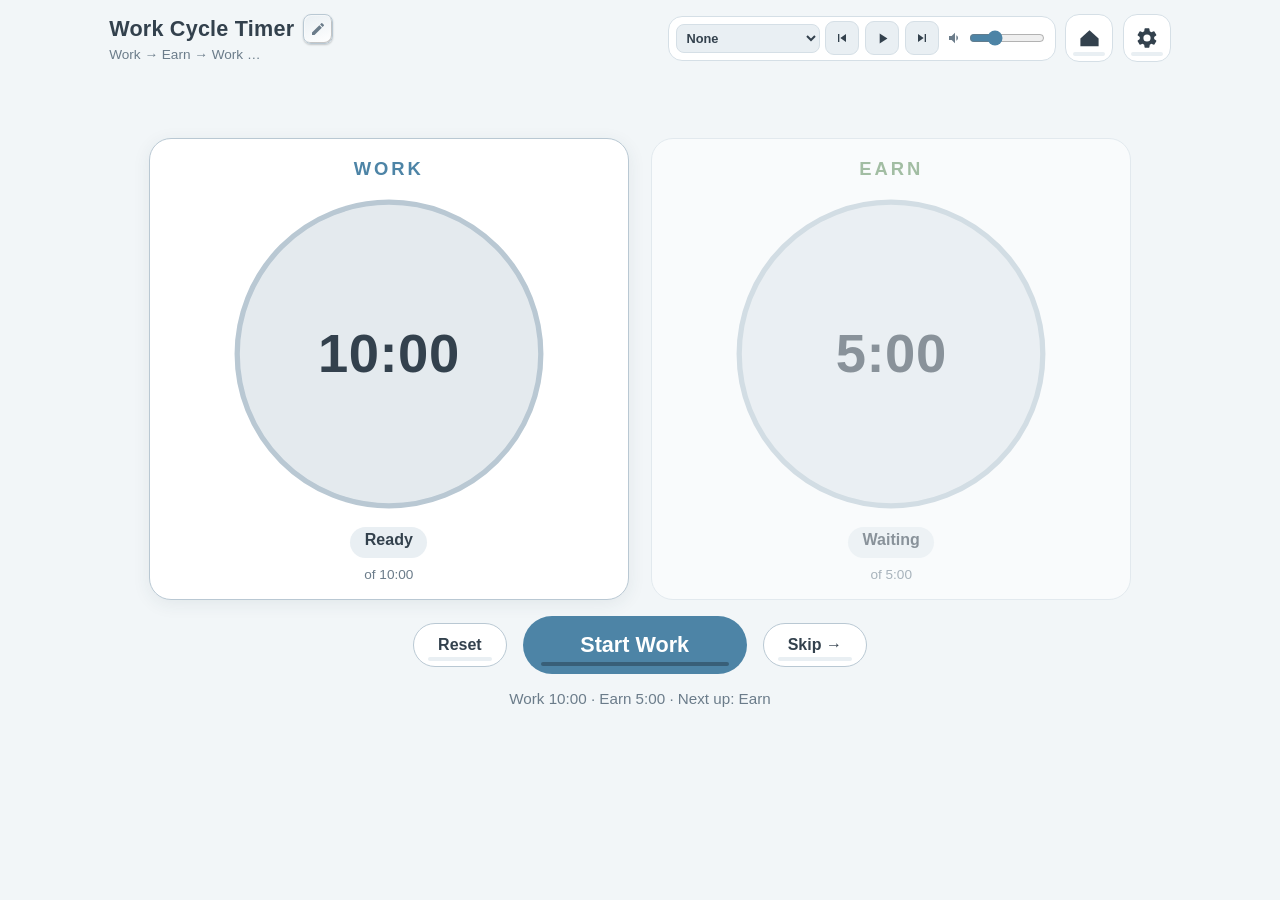
==== commit ec800d4d: "Never open a session with audio; kid-safe Home button (hold 1s) in header" ====
--- a/timer.html
+++ b/timer.html
@@ -68,6 +68,14 @@
             <input type="range" id="mediaVol" min="0" max="100" step="5" aria-label="Music volume">
           </label>
         </div>
+        <button id="homeBtn" class="gear-btn home-btn" type="button"
+                title="Hold for 1 second to go to the home page"
+                aria-label="Home — hold 1 second to go to the home page">
+          <svg viewBox="0 0 24 24" width="23" height="23" fill="currentColor" aria-hidden="true">
+            <path d="M12 3.5 2.5 12v8h19v-8z"/>
+          </svg>
+          <span class="hold-track" aria-hidden="true"><span class="hold-fill"></span></span>
+        </button>
         <button id="gearBtn" class="gear-btn" title="Hold for 3 seconds to open settings"
                 aria-label="Hold for 3 seconds to open settings">
           <svg viewBox="0 0 24 24" width="24" height="24" fill="currentColor" aria-hidden="true">
--- a/styles.css
+++ b/styles.css
@@ -404,6 +404,9 @@
 .gear-btn:hover { border-color: var(--border-strong); }
 .gear-btn.holding { border-color: var(--accent); color: var(--accent); }
 
+/* Header 🏠 home button — same box as the gear, but a 1-second hold */
+.home-btn { --hold-dur: 1s; }
+
 .hold-track {
   position: absolute;
   left: 7px;
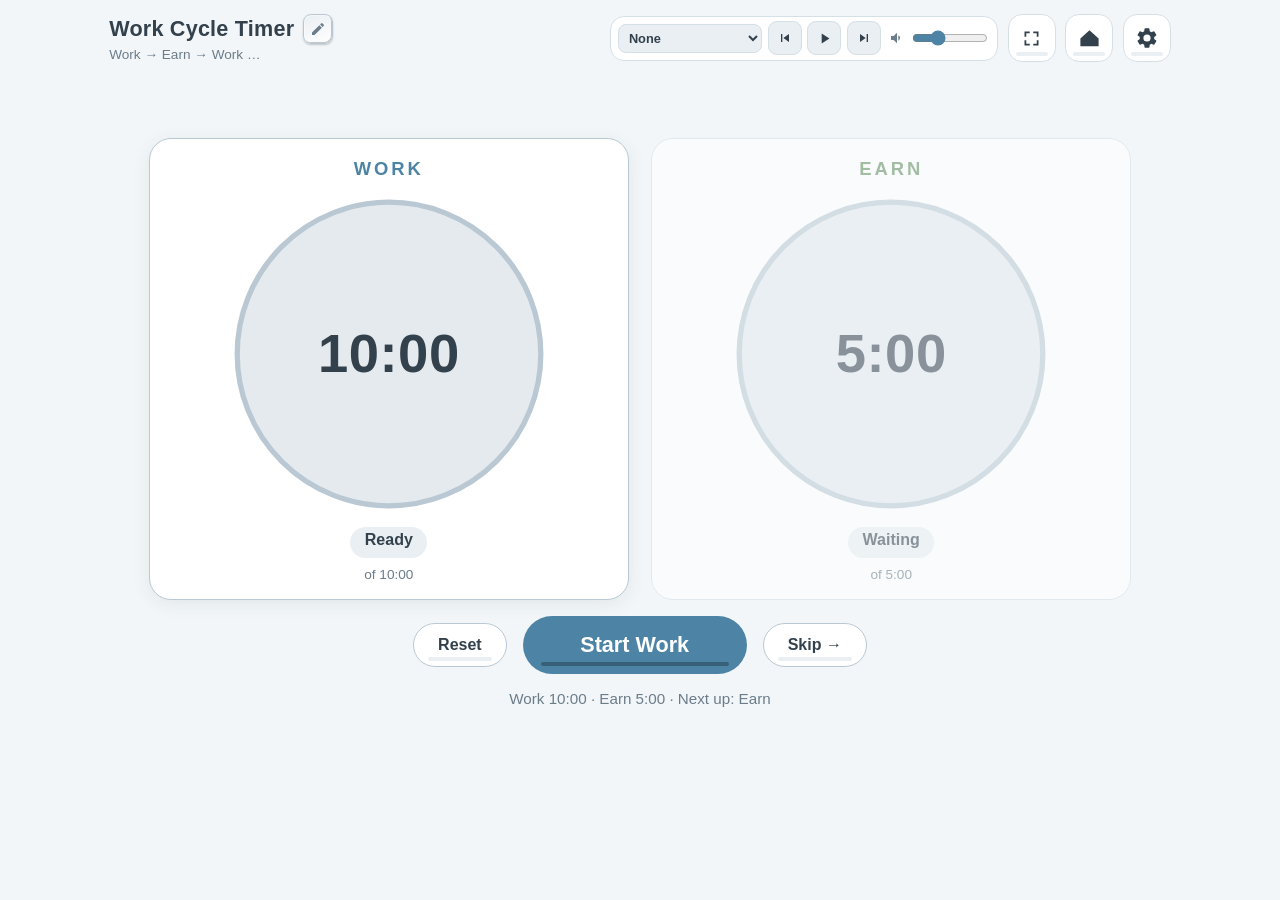
==== commit 53e29030: "Fullscreen button (hold 1s, landscape on phones); follow shared palette changes across tabs" ====
--- a/timer.html
+++ b/timer.html
@@ -68,6 +68,17 @@
             <input type="range" id="mediaVol" min="0" max="100" step="5" aria-label="Music volume">
           </label>
         </div>
+        <button id="fsBtn" class="gear-btn fs-btn" type="button"
+                title="Hold for 1 second to fill the screen"
+                aria-label="Fullscreen — hold 1 second to fill the screen">
+          <svg id="fsEnterIcon" viewBox="0 0 24 24" width="21" height="21" fill="currentColor" aria-hidden="true">
+            <path d="M4 4h6v2H6v4H4V4zm10 0h6v6h-2V6h-4V4zM4 14h2v4h4v2H4v-6zm14 0h2v6h-6v-2h4v-4z"/>
+          </svg>
+          <svg id="fsExitIcon" viewBox="0 0 24 24" width="21" height="21" fill="currentColor" aria-hidden="true" style="display:none">
+            <path d="M4 4h5v5H4V4zm11 0h5v5h-5V4zM4 15h5v5H4v-5zm11 0h5v5h-5v-5z"/>
+          </svg>
+          <span class="hold-track" aria-hidden="true"><span class="hold-fill"></span></span>
+        </button>
         <button id="homeBtn" class="gear-btn home-btn" type="button"
                 title="Hold for 1 second to go to the home page"
                 aria-label="Home — hold 1 second to go to the home page">
--- a/styles.css
+++ b/styles.css
@@ -407,6 +407,31 @@
 /* Header 🏠 home button — same box as the gear, but a 1-second hold */
 .home-btn { --hold-dur: 1s; }
 
+/* Header ⛶ fullscreen button — also a 1-second hold */
+.fs-btn { --hold-dur: 1s; }
+
+/* ---------- Fullscreen ----------
+   ⛶ expands the whole tool to the screen: the app drops its width cap,
+   the stack centers vertically, and the dials grow into the space. */
+
+:fullscreen .app,
+:-webkit-full-screen .app {
+  width: 100%;
+  max-width: none;
+  justify-content: center;
+  padding: 1rem clamp(1rem, 3vw, 2.5rem) 1.5rem;
+}
+
+:fullscreen .timer-card,
+:-webkit-full-screen .timer-card {
+  max-width: 640px;
+}
+
+:fullscreen .dial-wrap,
+:-webkit-full-screen .dial-wrap {
+  width: min(36vw, 46vh, 520px);
+}
+
 .hold-track {
   position: absolute;
   left: 7px;
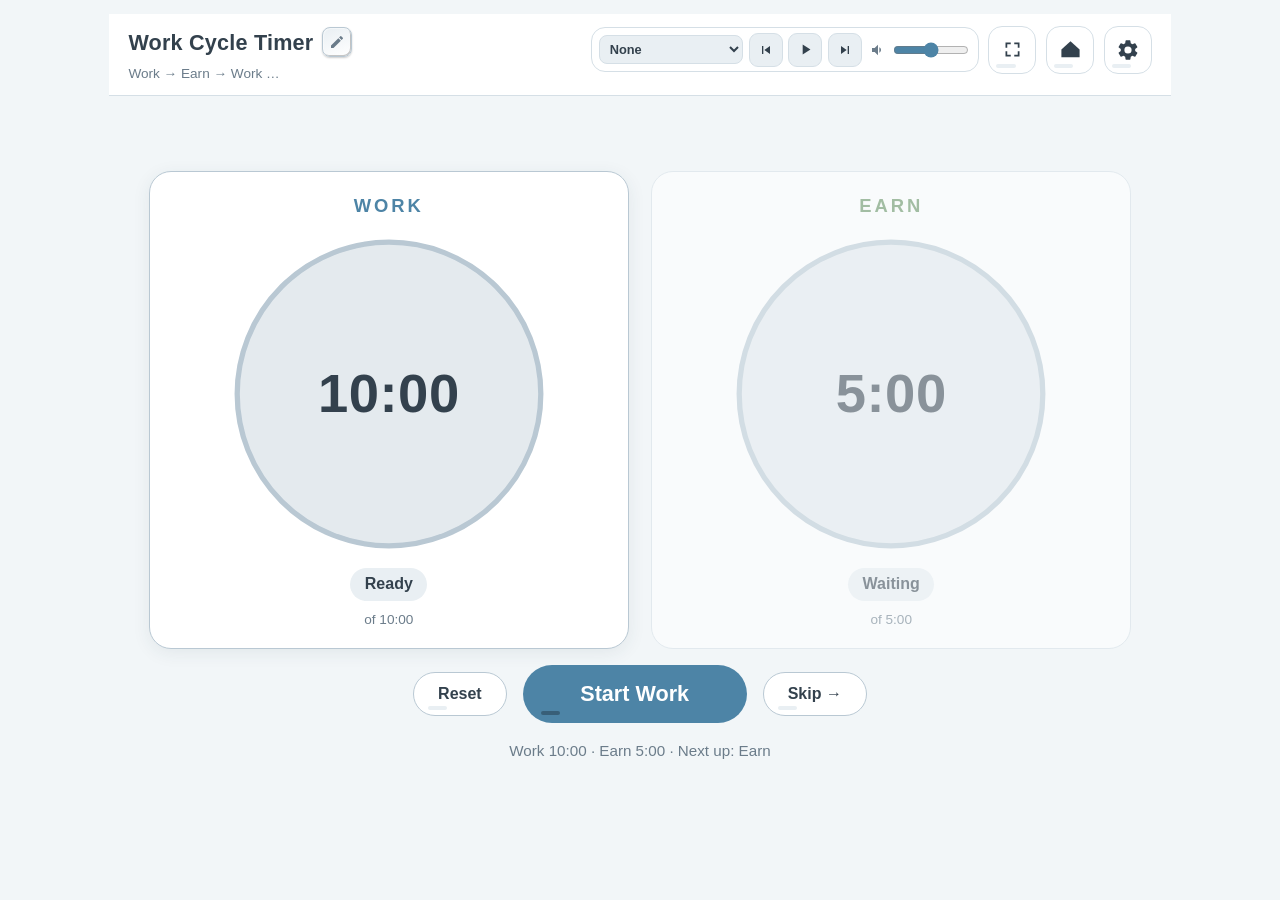
==== commit 50ea78b4: "Fix toolshed-common paths (remove ../)" ====
--- a/timer.html
+++ b/timer.html
@@ -4,7 +4,9 @@
   <meta charset="UTF-8">
   <meta name="viewport" content="width=device-width, initial-scale=1.0">
   <title>Work Cycle Timer</title>
+  <link rel="stylesheet" href="toolshed-common/css/toolshed-common.css">
   <link rel="stylesheet" href="styles.css">
+  <script src="toolshed-common/js/toolshed-common.js"></script>
 </head>
 <body data-theme="calm" data-current="work">
 
@@ -80,8 +82,8 @@
           <span class="hold-track" aria-hidden="true"><span class="hold-fill"></span></span>
         </button>
         <button id="homeBtn" class="gear-btn home-btn" type="button"
-                title="Hold for 1 second to go to the home page"
-                aria-label="Home — hold 1 second to go to the home page">
+                title="Hold for 1 second to go to The Learning Toolshed home"
+                aria-label="Home — hold 1 second for The Learning Toolshed home">
           <svg viewBox="0 0 24 24" width="23" height="23" fill="currentColor" aria-hidden="true">
             <path d="M12 3.5 2.5 12v8h19v-8z"/>
           </svg>
@@ -431,3 +433,4 @@
   <script src="app.js"></script>
 </body>
 </html>
+
--- a/toolshed-common/css/toolshed-common.css
+++ b/toolshed-common/css/toolshed-common.css
@@ -0,0 +1,333 @@
+/* ============================================================
+   toolshed-common.css — shared theme tokens + chrome styles
+   Used by: site, morning-work, math-playground, work-cycle-timer
+
+   Import once per page (before first paint):
+     <link rel="stylesheet" href="https://swankymcgee.github.io/toolshed-common/css/toolshed-common.css">
+
+   This file defines:
+     - CSS custom properties for all 11 themes (via [data-theme] blocks)
+       Including site-specific: --dim, --why-bg, --why-border, --hold-bg, --hold-text, --hold-border
+     - Base reset, typography, links
+     - Header/footer chrome styles (.site-head, .brand, .site-nav, .site-foot)
+     - Hold button styles (.hold-btn, .hold-track, .hold-fill, .holding)
+     - Palette picker styles (.theme-wrap, .theme-btn, .theme-panel, .theme-opt, .theme-chip)
+     - Motif toggle styles (.motif-btn, .motif-state)
+     - Card base styles (.card, .card:hover)
+     - Button base styles (.btn, .ghost-btn)
+     - Focus-visible outlines (using --accent)
+     - .lbl utility for exact on-screen wording
+
+   Each tool adds its own stylesheet AFTER this one for tool-specific
+   components (dials, games, morning parts, etc.).
+   ============================================================ */
+
+/* ---------- Theme tokens ----------
+   11 palettes. chips = [bg, surface, text, accent, accent2].
+   Keep in step with THEMES array in toolshed-common.js.
+   Site-specific additions: --dim (alias for --text-dim with per-theme tweaks),
+   --why-bg/--why-border (card highlights), --hold-bg/--hold-text/--hold-border (hold button). */
+:root {
+  --bg: #f2f6f8;
+  --surface: #ffffff;
+  --surface-2: #e9eff3;
+  --text: #33414d;
+  --text-dim: #6b7c8a;
+  --dim: #6b7c8a;
+  --border: #d5dfe6;
+  --border-strong: #b9c8d3;
+  --accent: #4d84a6;
+  --accent2: #628f5d;
+  --why-bg: #e9eff3;
+  --why-border: #d5dfe6;
+  --hold-bg: #fdf3dd;
+  --hold-text: #7a5c1e;
+  --hold-border: #eeddb3;
+}
+
+[data-theme="calm"] {
+  --bg: #f2f6f8; --surface: #ffffff; --surface-2: #e9eff3;
+  --text: #33414d; --text-dim: #6b7c8a; --dim: #6b7c8a;
+  --border: #d5dfe6; --border-strong: #b9c8d3;
+  --accent: #4d84a6; --accent2: #628f5d;
+  --why-bg: #e9eff3; --why-border: #d5dfe6;
+  --hold-bg: #fdf3dd; --hold-text: #7a5c1e; --hold-border: #eeddb3;
+}
+[data-theme="lavender"] {
+  --bg: #f5f3fb; --surface: #ffffff; --surface-2: #ece8f7;
+  --text: #3d3a52; --text-dim: #75708f; --dim: #75708f;
+  --border: #ddd7ef; --border-strong: #c5bce6;
+  --accent: #7a6fc0; --accent2: #6a9a76;
+  --why-bg: #ece8f7; --why-border: #ddd7ef;
+  --hold-bg: #fdf3dd; --hold-text: #7a5c1e; --hold-border: #eeddb3;
+}
+[data-theme="mint"] {
+  --bg: #eef8f3; --surface: #ffffff; --surface-2: #e0f0e8;
+  --text: #2f4640; --text-dim: #648076; --dim: #648076;
+  --border: #cfe6dc; --border-strong: #aed2c3;
+  --accent: #35837e; --accent2: #6f9a58;
+  --why-bg: #e0f0e8; --why-border: #cfe6dc;
+  --hold-bg: #fdf3dd; --hold-text: #7a5c1e; --hold-border: #eeddb3;
+}
+[data-theme="peach"] {
+  --bg: #fdf6ef; --surface: #fffdfb; --surface-2: #f9ece0;
+  --text: #4d3f34; --text-dim: #8a7566; --dim: #8a7566;
+  --border: #f0e0d0; --border-strong: #e0c9b4;
+  --accent: #c26a3c; --accent2: #7a9a5a;
+  --why-bg: #f9ece0; --why-border: #f0e0d0;
+  --hold-bg: #fdf3dd; --hold-text: #7a5c1e; --hold-border: #eeddb3;
+}
+[data-theme="rose"] {
+  --bg: #fdf4f6; --surface: #ffffff; --surface-2: #f9e7ec;
+  --text: #4f3540; --text-dim: #8c6b78; --dim: #8c6b78;
+  --border: #f2dae1; --border-strong: #e4c2cd;
+  --accent: #c25f7e; --accent2: #6f9466;
+  --why-bg: #f9e7ec; --why-border: #f2dae1;
+  --hold-bg: #fdf3dd; --hold-text: #7a5c1e; --hold-border: #eeddb3;
+}
+[data-theme="ocean"] {
+  --bg: #eef8fa; --surface: #ffffff; --surface-2: #dff0f4;
+  --text: #2c4750; --text-dim: #5f7f89; --dim: #5f7f89;
+  --border: #cfe6eb; --border-strong: #aed3dc;
+  --accent: #2f87a3; --accent2: #5f9a6a;
+  --why-bg: #dff0f4; --why-border: #cfe6eb;
+  --hold-bg: #fdf3dd; --hold-text: #7a5c1e; --hold-border: #eeddb3;
+}
+[data-theme="low"] {
+  --bg: #eef1f3; --surface: #f6f8f9; --surface-2: #eaedef;
+  --text: #5b6570; --text-dim: #838d97; --dim: #838d97;
+  --border: #e2e6e9; --border-strong: #d3d9dd;
+  --accent: #94b4c3; --accent2: #a9c5a5;
+  --why-bg: #eaedef; --why-border: #e2e6e9;
+  --hold-bg: #f4efe3; --hold-text: #8a8172; --hold-border: #e8e0cf;
+}
+[data-theme="high"] {
+  --bg: #000000; --surface: #0b0d10; --surface-2: #16191e;
+  --text: #ffffff; --text-dim: #d0d6dc; --dim: #d0d6dc;
+  --border: #ffffff; --border-strong: #ffffff;
+  --accent: #56e0ff; --accent2: #b7ff5e;
+  --why-bg: #16191e; --why-border: #ffffff;
+  --hold-bg: #2a2105; --hold-text: #ffe066; --hold-border: #ffe066;
+}
+[data-theme="dark"] {
+  --bg: #151a20; --surface: #1e242b; --surface-2: #252c34;
+  --text: #e7edf2; --text-dim: #9aa7b3; --dim: #9aa7b3;
+  --border: #323b45; --border-strong: #46525e;
+  --accent: #6fa9c7; --accent2: #8fbf88;
+  --why-bg: #252c34; --why-border: #323b45;
+  --hold-bg: #3a3320; --hold-text: #f0dca6; --hold-border: #5c5030;
+}
+[data-theme="midnight"] {
+  --bg: #0a0f1e; --surface: #121a30; --surface-2: #1a2440;
+  --text: #e3e9f7; --text-dim: #9aa6c4; --dim: #9aa6c4;
+  --border: #2c3a5e; --border-strong: #415480;
+  --accent: #6fa8ff; --accent2: #67d6a5;
+  --why-bg: #1a2440; --why-border: #2c3a5e;
+  --hold-bg: #1c2745; --hold-text: #a9c6f5; --hold-border: #3d5585;
+}
+[data-theme="warm"] {
+  --bg: #211a14; --surface: #2b221a; --surface-2: #352a20;
+  --text: #f0e6da; --text-dim: #b3a291; --dim: #b3a291;
+  --border: #4a3c2e; --border-strong: #63513e;
+  --accent: #d9a05f; --accent2: #93b877;
+  --why-bg: #352a20; --why-border: #4a3c2e;
+  --hold-bg: #3a3020; --hold-text: #f0dca6; --hold-border: #5c4c2e;
+}
+
+/* Motifs off switch (home page background patterns) */
+.motifs-off .hero-art::before,
+.motifs-off .hero-art::after {
+  display: none;
+}
+
+/* ---------- Base reset ---------- */
+* { box-sizing: border-box; }
+html { font-size: 16px; }
+body {
+  margin: 0;
+  font-family: -apple-system, "Segoe UI", Roboto, Helvetica, Arial, sans-serif;
+  background: var(--bg);
+  color: var(--text);
+  line-height: 1.55;
+  transition: background-color .35s ease, color .35s ease;
+}
+a { color: var(--accent); text-decoration: none; }
+a:hover, a:focus-visible { text-decoration: underline; }
+
+/* ---------- Header / nav ---------- */
+.site-head, .app-header {
+  background: var(--surface);
+  border-bottom: 1px solid var(--border);
+  padding: .7rem 1.2rem;
+  display: flex;
+  flex-wrap: wrap;
+  gap: .4rem 1.2rem;
+  align-items: center;
+}
+.brand { display: flex; flex-direction: column; gap: .1rem; }
+.brand-link { text-decoration: none; color: inherit; }
+.brand h1 { font-weight: 800; font-size: 1.1rem; margin: 0; }
+.brand-sub { font-size: .7rem; color: var(--dim); }
+.site-nav, .header-tools nav.site-nav {
+  display: flex; flex-wrap: wrap; gap: .25rem 1rem; font-size: .92rem;
+}
+.site-nav a { color: var(--accent); }
+.site-nav a:hover, .site-nav a:focus-visible { text-decoration: underline; }
+.site-nav a[aria-current="page"] { color: var(--text); font-weight: 700; }
+
+.header-tools { display: flex; align-items: center; gap: .5rem; margin-left: auto; }
+.header-controls { display: flex; gap: .4rem; }
+
+/* ---------- Hold button ---------- */
+.hold-btn {
+  display: inline-flex;
+  align-items: center;
+  gap: .5rem;
+  background: var(--surface);
+  border: 1.5px solid var(--border);
+  border-radius: 999px;
+  padding: .4rem .8rem .4rem .6rem;
+  color: var(--text);
+  font-size: .85rem;
+  font-weight: 600;
+  white-space: nowrap;
+  cursor: pointer;
+}
+.hold-btn:hover { border-color: var(--accent); }
+.hold-btn.holding { border-color: var(--accent); color: var(--accent); }
+.hold-btn:focus-visible { outline: 2px solid var(--accent); outline-offset: 2px; }
+.hold-track { position: relative; width: 1.2rem; height: 1.2rem; border-radius: 50%; background: var(--surface-2); overflow: hidden; flex-shrink: 0; }
+.hold-fill { display: block; width: 100%; height: 100%; background: var(--accent); transform: scaleX(0); transform-origin: left center; border-radius: 50%; }
+.hold-btn.sound-btn .hold-label { display: none; }
+.hold-btn.sound-btn { padding: .4rem; }
+
+/* ---------- Footer ---------- */
+.site-foot, .app-foot {
+  border-top: 1px solid var(--border);
+  background: var(--surface);
+  padding: 1rem 1.2rem;
+  font-size: .85rem;
+  color: var(--dim);
+  text-align: center;
+}
+
+/* ---------- Cards ---------- */
+.card {
+  display: block;
+  background: var(--surface);
+  border: 1px solid var(--border);
+  border-radius: 12px;
+  padding: 1rem 1.1rem;
+  color: var(--text);
+  text-decoration: none;
+}
+.card:hover { border-color: var(--accent); }
+.card:focus-visible { outline: 2px solid var(--accent); outline-offset: 2px; }
+.card h3 { margin: 0 0 .3rem; color: var(--accent); font-size: 1.05rem; }
+.card p { margin: 0; font-size: .93rem; color: var(--dim); }
+.card .go { display: inline-block; margin-top: .6rem; font-weight: 700; color: var(--accent); font-size: .93rem; }
+
+/* Primary card variant (hero door) */
+.card.primary { border: 2px solid var(--accent); background: linear-gradient(160deg, var(--surface-2), var(--surface)); }
+
+/* ---------- Buttons ---------- */
+.btn {
+  display: inline-flex;
+  align-items: center;
+  justify-content: center;
+  gap: .4rem;
+  background: var(--accent);
+  color: #fff;
+  border: none;
+  border-radius: 10px;
+  padding: .6rem 1rem;
+  font-size: .95rem;
+  font-weight: 700;
+  cursor: pointer;
+}
+.btn:hover { filter: brightness(1.05); }
+.btn:focus-visible { outline: 2px solid var(--accent); outline-offset: 2px; }
+.btn:disabled { opacity: .5; cursor: not-allowed; }
+
+.ghost-btn {
+  background: transparent;
+  border: 1.5px solid var(--border);
+  color: var(--text);
+}
+.ghost-btn:hover { background: var(--surface-2); border-color: var(--accent); }
+
+/* ---------- Palette picker ---------- */
+.theme-wrap { position: relative; }
+.theme-btn {
+  display: inline-flex; align-items: center; gap: .4rem;
+  background: var(--surface); border: 1.5px solid var(--border);
+  border-radius: 999px; padding: .4rem .8rem;
+  color: var(--text); font-size: .85rem; font-weight: 600; cursor: pointer;
+}
+.theme-btn:hover { border-color: var(--accent); }
+.theme-btn:focus-visible { outline: 2px solid var(--accent); outline-offset: 2px; }
+
+.theme-panel {
+  position: absolute; top: calc(100% + .4rem); right: 0;
+  background: var(--surface); border: 1px solid var(--border);
+  border-radius: 12px; padding: .6rem; box-shadow: 0 8px 24px rgba(0,0,0,.12);
+  min-width: 220px; max-height: 70vh; overflow: auto; z-index: 100;
+}
+.theme-opt {
+  display: flex; align-items: center; gap: .6rem; width: 100%;
+  background: transparent; border: 1px solid var(--border);
+  border-radius: 10px; padding: .5rem .7rem; text-align: left; cursor: pointer;
+}
+.theme-opt:hover { background: var(--surface-2); border-color: var(--accent); }
+.theme-opt.active { border-color: var(--accent); background: var(--surface-2); box-shadow: inset 3px 0 0 var(--accent); }
+.theme-opt:focus-visible { outline: 2px solid var(--accent); outline-offset: 1px; }
+.theme-name { flex: 1; font-size: .85rem; color: var(--text); }
+.theme-chips { display: flex; gap: 2px; }
+.theme-chip { width: 14px; height: 14px; border-radius: 3px; flex-shrink: 0; }
+
+/* ---------- Motif toggle ---------- */
+.motif-btn {
+  display: inline-flex; align-items: center; gap: .5rem; width: 100%;
+  background: transparent; border: none; padding: .4rem 0;
+  color: var(--text); font-size: .85rem; font-weight: 600; cursor: pointer;
+}
+.motif-btn:hover { color: var(--accent); }
+.motif-btn:focus-visible { outline: 2px solid var(--accent); outline-offset: -2px; }
+.motif-state { font-weight: 700; color: var(--accent); margin-left: auto; }
+
+/* ---------- .lbl utility ----------
+   Exact on-screen wording — used for button labels in prose. */
+.lbl {
+  font-weight: 700;
+  font-size: .92em;
+  background: var(--surface-2);
+  border: 1px solid var(--border);
+  border-radius: 6px;
+  padding: .05rem .42rem;
+  white-space: nowrap;
+}
+
+/* ---------- Form controls ---------- */
+input, select, textarea, button {
+  font-family: inherit;
+  font-size: 1rem;
+}
+input[type="range"] { accent-color: var(--accent); }
+input:focus-visible, select:focus-visible, textarea:focus-visible {
+  outline: 2px solid var(--accent); outline-offset: 2px;
+}
+
+/* ---------- Tables ---------- */
+table { border-collapse: collapse; width: 100%; }
+th, td { padding: .5rem .7rem; border: 1px solid var(--border); text-align: left; }
+th { background: var(--surface-2); color: var(--accent); font-weight: 700; }
+
+/* ---------- Lists ---------- */
+ol.steps > li::marker { font-weight: 800; color: var(--accent); }
+
+/* ---------- Visually hidden ---------- */
+.visually-hidden {
+  position: absolute; width: 1px; height: 1px;
+  padding: 0; margin: -1px; overflow: hidden;
+  clip: rect(0, 0, 0, 0); white-space: nowrap; border: 0;
+}
--- a/styles.css
+++ b/styles.css
@@ -411,15 +411,31 @@
 .fs-btn { --hold-dur: 1s; }
 
 /* ---------- Fullscreen ----------
-   ⛶ expands the whole tool to the screen: the app drops its width cap,
-   the stack centers vertically, and the dials grow into the space. */
+   ⛶ expands the whole tool to the screen: the app drops its width cap
+   and the dials grow into the space. The header (title + top buttons)
+   stays pinned to the top of the screen; everything below it stays
+   centered in what's left. */
 
 :fullscreen .app,
 :-webkit-full-screen .app {
   width: 100%;
   max-width: none;
-  justify-content: center;
+  justify-content: flex-start;   /* header stays at the top … */
   padding: 1rem clamp(1rem, 3vw, 2.5rem) 1.5rem;
+}
+
+/* … and the tool centers in the remaining space: the two auto margins
+   split it evenly (space above the dials, space below the bottom line).
+   If content ever outgrows the screen, both drop to 0 and the page
+   scrolls instead of cutting anything off. */
+:fullscreen .timers,
+:-webkit-full-screen .timers {
+  margin-top: auto;
+}
+
+:fullscreen .cycle-line,
+:-webkit-full-screen .cycle-line {
+  margin-bottom: auto;
 }
 
 :fullscreen .timer-card,
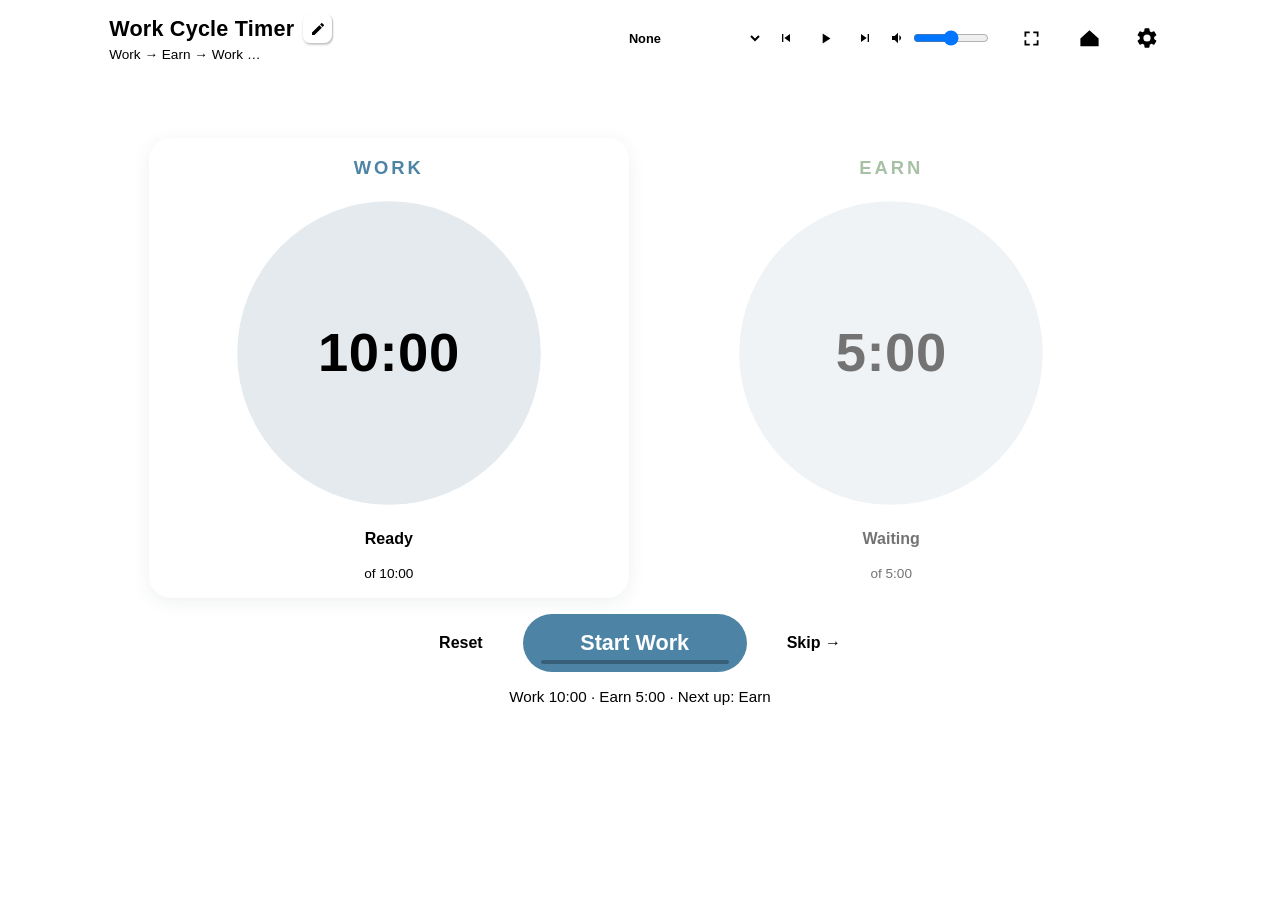
==== commit ec3150f4: "Load toolshed-common from the hub; dedupe palettes; fix shared-lib collisions - timer.html now loads" ====
--- a/timer.html
+++ b/timer.html
@@ -4,9 +4,9 @@
   <meta charset="UTF-8">
   <meta name="viewport" content="width=device-width, initial-scale=1.0">
   <title>Work Cycle Timer</title>
-  <link rel="stylesheet" href="toolshed-common/css/toolshed-common.css">
+  <link rel="stylesheet" href="https://swankymcgee.github.io/toolshed-common/css/toolshed-common.css">
   <link rel="stylesheet" href="styles.css">
-  <script src="toolshed-common/js/toolshed-common.js"></script>
+  <script src="https://swankymcgee.github.io/toolshed-common/js/toolshed-common.js"></script>
 </head>
 <body data-theme="calm" data-current="work">
 
--- a/styles.css
+++ b/styles.css
@@ -1,7 +1,43 @@
 /* ============================================================
    Work Cycle Timer — styles
    Themes are CSS variable sets on body[data-theme]
+   (base palette vars come from toolshed-common.css)
    ============================================================ */
+
+/* ---------- Reconciliation with toolshed-common.css (loads first) ----------
+   The shared stylesheet brings the reset, chrome, hold-ring, and form base
+   styles used by the site. Wherever it touches a timer element it would
+   otherwise change the pre-shared rendering; these rules re-pin the
+   timer's own choices (order matters: this file loads after common). */
+
+body { line-height: normal; }
+
+.app-header {
+  background: transparent;
+  border-bottom: none;
+  padding: 0;
+  flex-wrap: nowrap;
+}
+.brand { display: block; }
+
+.hold-track { width: auto; }          /* shared ring is 1.2rem; the timer bar stretches */
+.hold-fill { transform: none; border-radius: 0; }   /* shared ring starts scaleX(0) */
+
+.ghost-btn:hover { border-color: var(--border-strong); }
+
+.theme-opt:hover,
+.theme-opt.active { background: var(--surface); }
+.theme-name { flex: 0 1 auto; font-size: inherit; }
+
+input, select, textarea, button {     /* back to the UA defaults the timer always had */
+  font-family: revert;
+  font-size: revert;
+}
+input:focus-visible, select:focus-visible, textarea:focus-visible {
+  outline: revert;
+  outline-offset: revert;
+}
+
 
 * { box-sizing: border-box; }
 
@@ -31,17 +67,9 @@
 /* ---------- Themes ---------- */
 
 body[data-theme="calm"] {
-  --bg: #f2f6f8;
-  --surface: #ffffff;
-  --surface-2: #e9eff3;
-  --text: #33414d;
-  --text-dim: #6b7c8a;
-  --border: #d5dfe6;
-  --border-strong: #b9c8d3;
   --work: #4d84a6;
   --earn: #628f5d;
   --on-accent: #ffffff;
-  --accent: #4d84a6;
   --warn-bg: #fdf3dd;
   --warn-text: #7a5c1e;
   --warn-border: #eeddb3;
@@ -50,17 +78,9 @@
 }
 
 body[data-theme="low"] {
-  --bg: #eef1f3;
-  --surface: #f6f8f9;
-  --surface-2: #eaedef;
-  --text: #5b6570;
-  --text-dim: #838d97;
-  --border: #e2e6e9;
-  --border-strong: #d3d9dd;
   --work: #94b4c3;
   --earn: #a9c5a5;
   --on-accent: #ffffff;
-  --accent: #94b4c3;
   --warn-bg: #f4efe3;
   --warn-text: #8a8172;
   --warn-border: #e8e0cf;
@@ -69,17 +89,9 @@
 }
 
 body[data-theme="high"] {
-  --bg: #000000;
-  --surface: #0b0d10;
-  --surface-2: #16191e;
-  --text: #ffffff;
-  --text-dim: #d0d6dc;
-  --border: #ffffff;
-  --border-strong: #ffffff;
   --work: #56e0ff;
   --earn: #b7ff5e;
   --on-accent: #000000;
-  --accent: #56e0ff;
   --warn-bg: #2a2105;
   --warn-text: #ffe066;
   --warn-border: #ffe066;
@@ -88,17 +100,9 @@
 }
 
 body[data-theme="dark"] {
-  --bg: #151a20;
-  --surface: #1e242b;
-  --surface-2: #252c34;
-  --text: #e7edf2;
-  --text-dim: #9aa7b3;
-  --border: #323b45;
-  --border-strong: #46525e;
   --work: #6fa9c7;
   --earn: #8fbf88;
   --on-accent: #0d1117;
-  --accent: #6fa9c7;
   --warn-bg: #3a3320;
   --warn-text: #f0dca6;
   --warn-border: #5c5030;
@@ -107,17 +111,9 @@
 }
 
 body[data-theme="lavender"] {
-  --bg: #f5f3fb;
-  --surface: #ffffff;
-  --surface-2: #ece8f7;
-  --text: #3d3a52;
-  --text-dim: #75708f;
-  --border: #ddd7ef;
-  --border-strong: #c5bce6;
   --work: #7a6fc0;
   --earn: #6a9a76;
   --on-accent: #ffffff;
-  --accent: #7a6fc0;
   --warn-bg: #fdf3dd;
   --warn-text: #7a5c1e;
   --warn-border: #eeddb3;
@@ -126,17 +122,9 @@
 }
 
 body[data-theme="mint"] {
-  --bg: #eef8f3;
-  --surface: #ffffff;
-  --surface-2: #e0f0e8;
-  --text: #2f4640;
-  --text-dim: #648076;
-  --border: #cfe6dc;
-  --border-strong: #aed2c3;
   --work: #35837e;
   --earn: #6f9a58;
   --on-accent: #ffffff;
-  --accent: #35837e;
   --warn-bg: #fdf3dd;
   --warn-text: #7a5c1e;
   --warn-border: #eeddb3;
@@ -145,17 +133,9 @@
 }
 
 body[data-theme="peach"] {
-  --bg: #fdf6ef;
-  --surface: #fffdfb;
-  --surface-2: #f9ece0;
-  --text: #4d3f34;
-  --text-dim: #8a7566;
-  --border: #f0e0d0;
-  --border-strong: #e0c9b4;
   --work: #c26a3c;
   --earn: #7a9a5a;
   --on-accent: #ffffff;
-  --accent: #c26a3c;
   --warn-bg: #fdf3dd;
   --warn-text: #7a5c1e;
   --warn-border: #eeddb3;
@@ -164,17 +144,9 @@
 }
 
 body[data-theme="rose"] {
-  --bg: #fdf4f6;
-  --surface: #ffffff;
-  --surface-2: #f9e7ec;
-  --text: #4f3540;
-  --text-dim: #8c6b78;
-  --border: #f2dae1;
-  --border-strong: #e4c2cd;
   --work: #c25f7e;
   --earn: #6f9466;
   --on-accent: #ffffff;
-  --accent: #c25f7e;
   --warn-bg: #fdf3dd;
   --warn-text: #7a5c1e;
   --warn-border: #eeddb3;
@@ -183,17 +155,9 @@
 }
 
 body[data-theme="ocean"] {
-  --bg: #eef8fa;
-  --surface: #ffffff;
-  --surface-2: #dff0f4;
-  --text: #2c4750;
-  --text-dim: #5f7f89;
-  --border: #cfe6eb;
-  --border-strong: #aed3dc;
   --work: #2f87a3;
   --earn: #5f9a6a;
   --on-accent: #ffffff;
-  --accent: #2f87a3;
   --warn-bg: #fdf3dd;
   --warn-text: #7a5c1e;
   --warn-border: #eeddb3;
@@ -202,17 +166,9 @@
 }
 
 body[data-theme="midnight"] {
-  --bg: #0a0f1e;
-  --surface: #121a30;
-  --surface-2: #1a2440;
-  --text: #e3e9f7;
-  --text-dim: #9aa6c4;
-  --border: #2c3a5e;
-  --border-strong: #415480;
   --work: #6fa8ff;
   --earn: #67d6a5;
   --on-accent: #060a14;
-  --accent: #6fa8ff;
   --warn-bg: #1c2745;
   --warn-text: #a9c6f5;
   --warn-border: #3d5585;
@@ -221,17 +177,9 @@
 }
 
 body[data-theme="warm"] {
-  --bg: #211a14;
-  --surface: #2b221a;
-  --surface-2: #352a20;
-  --text: #f0e6da;
-  --text-dim: #b3a291;
-  --border: #4a3c2e;
-  --border-strong: #63513e;
   --work: #d9a05f;
   --earn: #93b877;
   --on-accent: #241a10;
-  --accent: #d9a05f;
   --warn-bg: #3a3020;
   --warn-text: #f0dca6;
   --warn-border: #5c4c2e;
@@ -1500,3 +1448,4 @@
   .xp-cloud-2 { left: 55%; }
   .xp-cloud-3 { left: 30%; }
 }
+
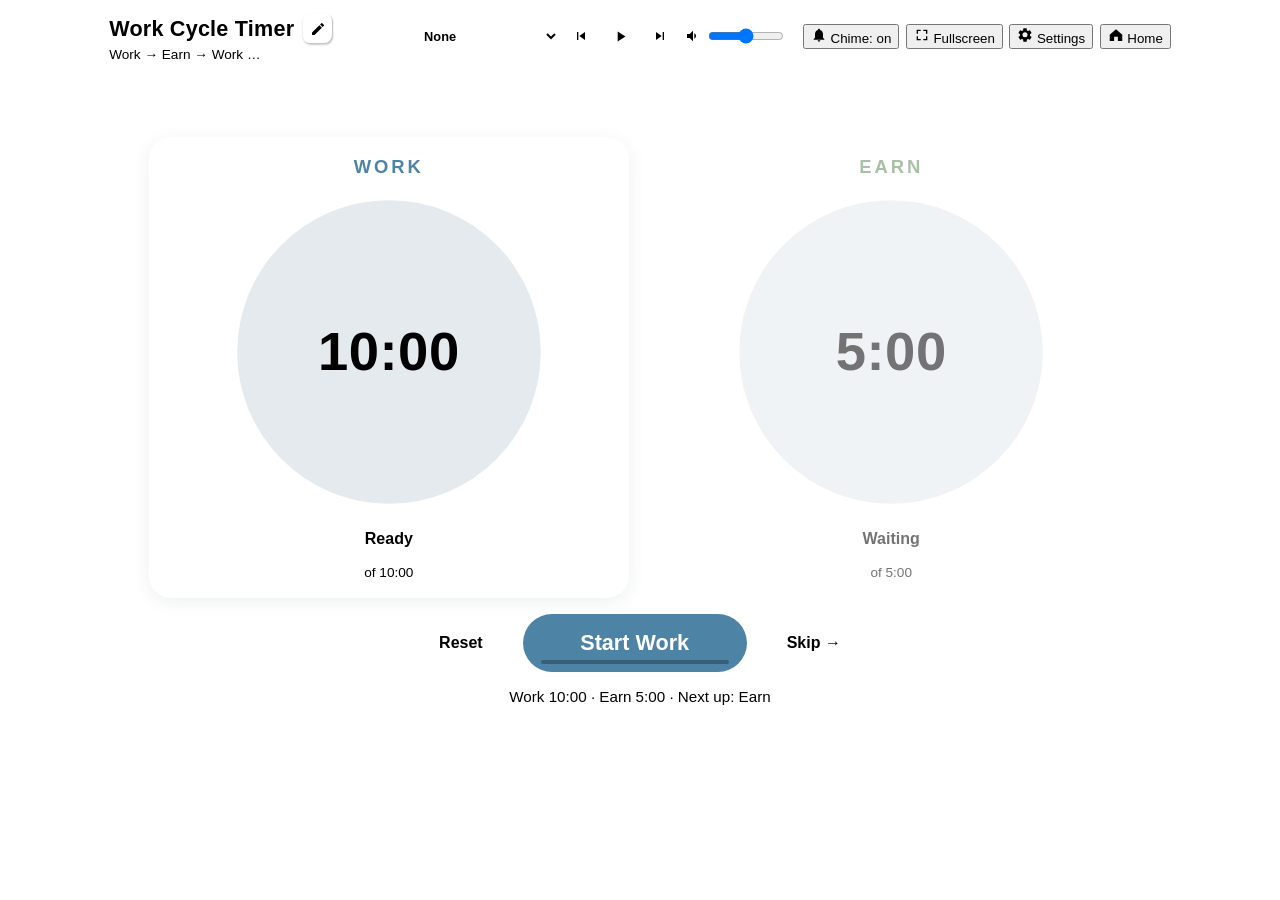
==== commit 7287adaf: "Convert header to the standard hold-button cluster; add chime button and footer - square icon-only g" ====
--- a/timer.html
+++ b/timer.html
@@ -70,32 +70,55 @@
             <input type="range" id="mediaVol" min="0" max="100" step="5" aria-label="Music volume">
           </label>
         </div>
-        <button id="fsBtn" class="gear-btn fs-btn" type="button"
-                title="Hold for 1 second to fill the screen"
-                aria-label="Fullscreen — hold 1 second to fill the screen">
-          <svg id="fsEnterIcon" viewBox="0 0 24 24" width="21" height="21" fill="currentColor" aria-hidden="true">
-            <path d="M4 4h6v2H6v4H4V4zm10 0h6v6h-2V6h-4V4zM4 14h2v4h4v2H4v-6zm14 0h2v6h-6v-2h4v-4z"/>
-          </svg>
-          <svg id="fsExitIcon" viewBox="0 0 24 24" width="21" height="21" fill="currentColor" aria-hidden="true" style="display:none">
-            <path d="M4 4h5v5H4V4zm11 0h5v5h-5V4zM4 15h5v5H4v-5zm11 0h5v5h-5v-5z"/>
-          </svg>
-          <span class="hold-track" aria-hidden="true"><span class="hold-fill"></span></span>
-        </button>
-        <button id="homeBtn" class="gear-btn home-btn" type="button"
-                title="Hold for 1 second to go to The Learning Toolshed home"
-                aria-label="Home — hold 1 second for The Learning Toolshed home">
-          <svg viewBox="0 0 24 24" width="23" height="23" fill="currentColor" aria-hidden="true">
-            <path d="M12 3.5 2.5 12v8h19v-8z"/>
-          </svg>
-          <span class="hold-track" aria-hidden="true"><span class="hold-fill"></span></span>
-        </button>
-        <button id="gearBtn" class="gear-btn" title="Hold for 3 seconds to open settings"
-                aria-label="Hold for 3 seconds to open settings">
-          <svg viewBox="0 0 24 24" width="24" height="24" fill="currentColor" aria-hidden="true">
-            <path d="M19.14 12.94a7.07 7.07 0 0 0 .06-.94 7.07 7.07 0 0 0-.06-.94l2.03-1.58a.5.5 0 0 0 .12-.64l-1.92-3.32a.5.5 0 0 0-.61-.22l-2.39.96a7.2 7.2 0 0 0-1.62-.94l-.36-2.54a.5.5 0 0 0-.5-.42h-3.84a.5.5 0 0 0-.5.42l-.36 2.54c-.58.24-1.12.55-1.62.94l-2.39-.96a.5.5 0 0 0-.61.22L2.65 8.84a.5.5 0 0 0 .12.64l2.03 1.58a7.07 7.07 0 0 0 0 1.88l-2.03 1.58a.5.5 0 0 0-.12.64l1.92 3.32c.13.22.39.31.61.22l2.39-.96c.5.39 1.04.7 1.62.94l.36 2.54c.04.24.25.42.5.42h3.84c.25 0 .46-.18.5-.42l.36-2.54a7.2 7.2 0 0 0 1.62-.94l2.39.96c.22.09.48 0 .61-.22l1.92-3.32a.5.5 0 0 0-.12-.64l-2.03-1.58zM12 15.6A3.6 3.6 0 1 1 12 8.4a3.6 3.6 0 0 1 0 7.2z"/>
-          </svg>
-          <span class="hold-track" aria-hidden="true"><span class="hold-fill"></span></span>
-        </button>
+        <div class="header-controls" role="group" aria-label="Tool controls">
+          <button id="soundBtn" class="hold-btn sound-btn" type="button"
+                  title="Hold for 1 second to turn the chime off"
+                  aria-label="Chime on — hold 1 second to turn it off">
+            <span class="hold-icon" aria-hidden="true">
+              <svg viewBox="0 0 24 24" width="16" height="16" fill="currentColor">
+                <path d="M12 22c1.1 0 2-.9 2-2h-4c0 1.1.9 2 2 2zm6-6v-5c0-3.07-1.63-5.64-4.5-6.32V4c0-.83-.67-1.5-1.5-1.5s-1.5.67-1.5 1.5v.68C7.64 5.36 6 7.92 6 11v5l-2 2v1h16v-1l-2-2z"/>
+              </svg>
+            </span>
+            <span class="hold-label">Chime: on</span>
+            <span class="hold-track" aria-hidden="true"><span class="hold-fill"></span></span>
+          </button>
+          <button id="fsBtn" class="hold-btn fs-btn" type="button"
+                  title="Hold for 1 second to fill the screen"
+                  aria-label="Fullscreen — hold 1 second to fill the screen">
+            <span class="hold-icon" aria-hidden="true">
+              <svg id="fsEnterIcon" viewBox="0 0 24 24" width="16" height="16" fill="currentColor">
+                <path d="M4 4h6v2H6v4H4V4zm10 0h6v6h-2V6h-4V4zM4 14h2v4h4v2H4v-6zm14 0h2v6h-6v-2h4v-4z"/>
+              </svg>
+              <svg id="fsExitIcon" viewBox="0 0 24 24" width="16" height="16" fill="currentColor" style="display:none">
+                <path d="M4 4h5v5H4V4zm11 0h5v5h-5V4zM4 15h5v5H4v-5zm11 0h5v5h-5v-5z"/>
+              </svg>
+            </span>
+            <span class="hold-label">Fullscreen</span>
+            <span class="hold-track" aria-hidden="true"><span class="hold-fill"></span></span>
+          </button>
+          <button id="gearBtn" class="hold-btn settings-btn" type="button"
+                  title="Hold for 3 seconds to open settings"
+                  aria-label="Settings — hold 3 seconds">
+            <span class="hold-icon" aria-hidden="true">
+              <svg viewBox="0 0 24 24" width="16" height="16" fill="currentColor">
+                <path d="M19.43 12.98c.04-.32.07-.65.07-.98s-.03-.66-.07-.98l2.11-1.65a.5.5 0 0 0 .12-.64l-2-3.46a.5.5 0 0 0-.61-.22l-2.49 1a7.3 7.3 0 0 0-1.69-.98l-.38-2.65A.5.5 0 0 0 14 2h-4a.5.5 0 0 0-.49.42l-.38 2.65c-.61.25-1.17.58-1.69.98l-2.49-1a.5.5 0 0 0-.61.22l-2 3.46a.5.5 0 0 0 .12.64l2.11 1.65c-.04.32-.07.65-.07.98s.03.66.07.98l-2.11 1.65a.5.5 0 0 0-.12.64l2 3.46c.13.22.39.3.61.22l2.49-1c.52.4 1.08.73 1.69.98l.38 2.65c.05.24.26.42.49.42h4c.24 0 .45-.18.49-.42l.38-2.65c.61-.25 1.17-.58 1.69-.98l2.49 1c.22.08.48 0 .61-.22l2-3.46a.5.5 0 0 0-.12-.64l-2.11-1.65zM12 15.5A3.5 3.5 0 1 1 12 8a3.5 3.5 0 0 1 0 7.5z"/>
+              </svg>
+            </span>
+            <span class="hold-label">Settings</span>
+            <span class="hold-track" aria-hidden="true"><span class="hold-fill"></span></span>
+          </button>
+          <button id="homeBtn" class="hold-btn home-btn" type="button"
+                  title="Hold for 1 second to go to The Learning Toolshed home"
+                  aria-label="Home — hold 1 second for The Learning Toolshed home">
+            <span class="hold-icon" aria-hidden="true">
+              <svg viewBox="0 0 24 24" width="16" height="16" fill="currentColor">
+                <path d="M12 3.2 2.6 11.5V21h6.6v-6.2h5.6V21h6.6v-9.5z"/>
+              </svg>
+            </span>
+            <span class="hold-label">Home</span>
+            <span class="hold-track" aria-hidden="true"><span class="hold-fill"></span></span>
+          </button>
+        </div>
       </div>
     </header>
 
--- a/styles.css
+++ b/styles.css
@@ -16,12 +16,13 @@
   background: transparent;
   border-bottom: none;
   padding: 0;
-  flex-wrap: nowrap;
 }
 .brand { display: block; }
 
 .hold-track { width: auto; }          /* shared ring is 1.2rem; the timer bar stretches */
 .hold-fill { transform: none; border-radius: 0; }   /* shared ring starts scaleX(0) */
+.hold-icon { display: inline-flex; align-items: center; }
+.hold-icon svg { display: block; }
 
 .ghost-btn:hover { border-color: var(--border-strong); }
 
@@ -327,36 +328,32 @@
 
 .title-input:focus { outline: none; }
 
-/* ---------- Hold-to-activate (all kid-safe buttons) ----------
-   Each holdable button sets --hold-dur (3s gear, 1.5s the rest);
-   the .holding class runs the fill for that long.             */
-
-.gear-btn {
-  --hold-dur: 3s;
+/* ---------- Hold-to-activate header cluster (Chime · Fullscreen ·
+   Settings · Home) ----------
+   The same pill buttons every other Toolshed tool shows, in the same
+   order at the right edge of the header — toolshed-common.css brings
+   the base .hold-btn pill, icon, label and ring; these rules pin the
+   timer's own hold durations and keep the header free to wrap.      */
+
+.app-header { flex-wrap: wrap; }
+
+.app-header .header-controls {
+  display: flex;
+  flex-wrap: wrap;
+  justify-content: flex-end;
+  gap: .4rem;
+}
+
+.hold-btn {
   position: relative;
+  overflow: hidden;
   flex: none;
-  width: 48px;
-  height: 48px;
-  display: grid;
-  place-items: center;
-  border-radius: 14px;
-  border: 1.5px solid var(--border);
-  background: var(--surface);
-  color: var(--text);
-  cursor: pointer;
-  touch-action: none;
-  user-select: none;
-  -webkit-user-select: none;
-}
-
-.gear-btn:hover { border-color: var(--border-strong); }
-.gear-btn.holding { border-color: var(--accent); color: var(--accent); }
-
-/* Header 🏠 home button — same box as the gear, but a 1-second hold */
-.home-btn { --hold-dur: 1s; }
-
-/* Header ⛶ fullscreen button — also a 1-second hold */
-.fs-btn { --hold-dur: 1s; }
+  --hold-dur: 1s;
+}
+
+/* The settings gear is the cluster's only 3-second hold;
+   chime / fullscreen / home are all 1-second holds. */
+.hold-btn.settings-btn { --hold-dur: 3s; }
 
 /* ---------- Fullscreen ----------
    ⛶ expands the whole tool to the screen: the app drops its width cap
@@ -428,9 +425,14 @@
 .header-tools {
   display: flex;
   align-items: center;
+  flex-wrap: wrap;          /* media bar and control cluster each take
+                               their own line when they can't fit side
+                               by side — nothing ever clips off-screen */
+  justify-content: flex-end;
   gap: .6rem;
   margin-left: auto;
-  flex: none;
+  flex: 1 1 auto;
+  min-width: 0;
 }
 
 .media-controls {
@@ -465,8 +467,7 @@
 .tool-btn:hover { border-color: var(--border-strong); }
 .tool-btn.holding { border-color: var(--accent); color: var(--accent); }
 
-.tool-btn:focus-visible,
-.gear-btn:focus-visible {
+.tool-btn:focus-visible {
   outline: 2px solid var(--accent);
   outline-offset: 2px;
 }
